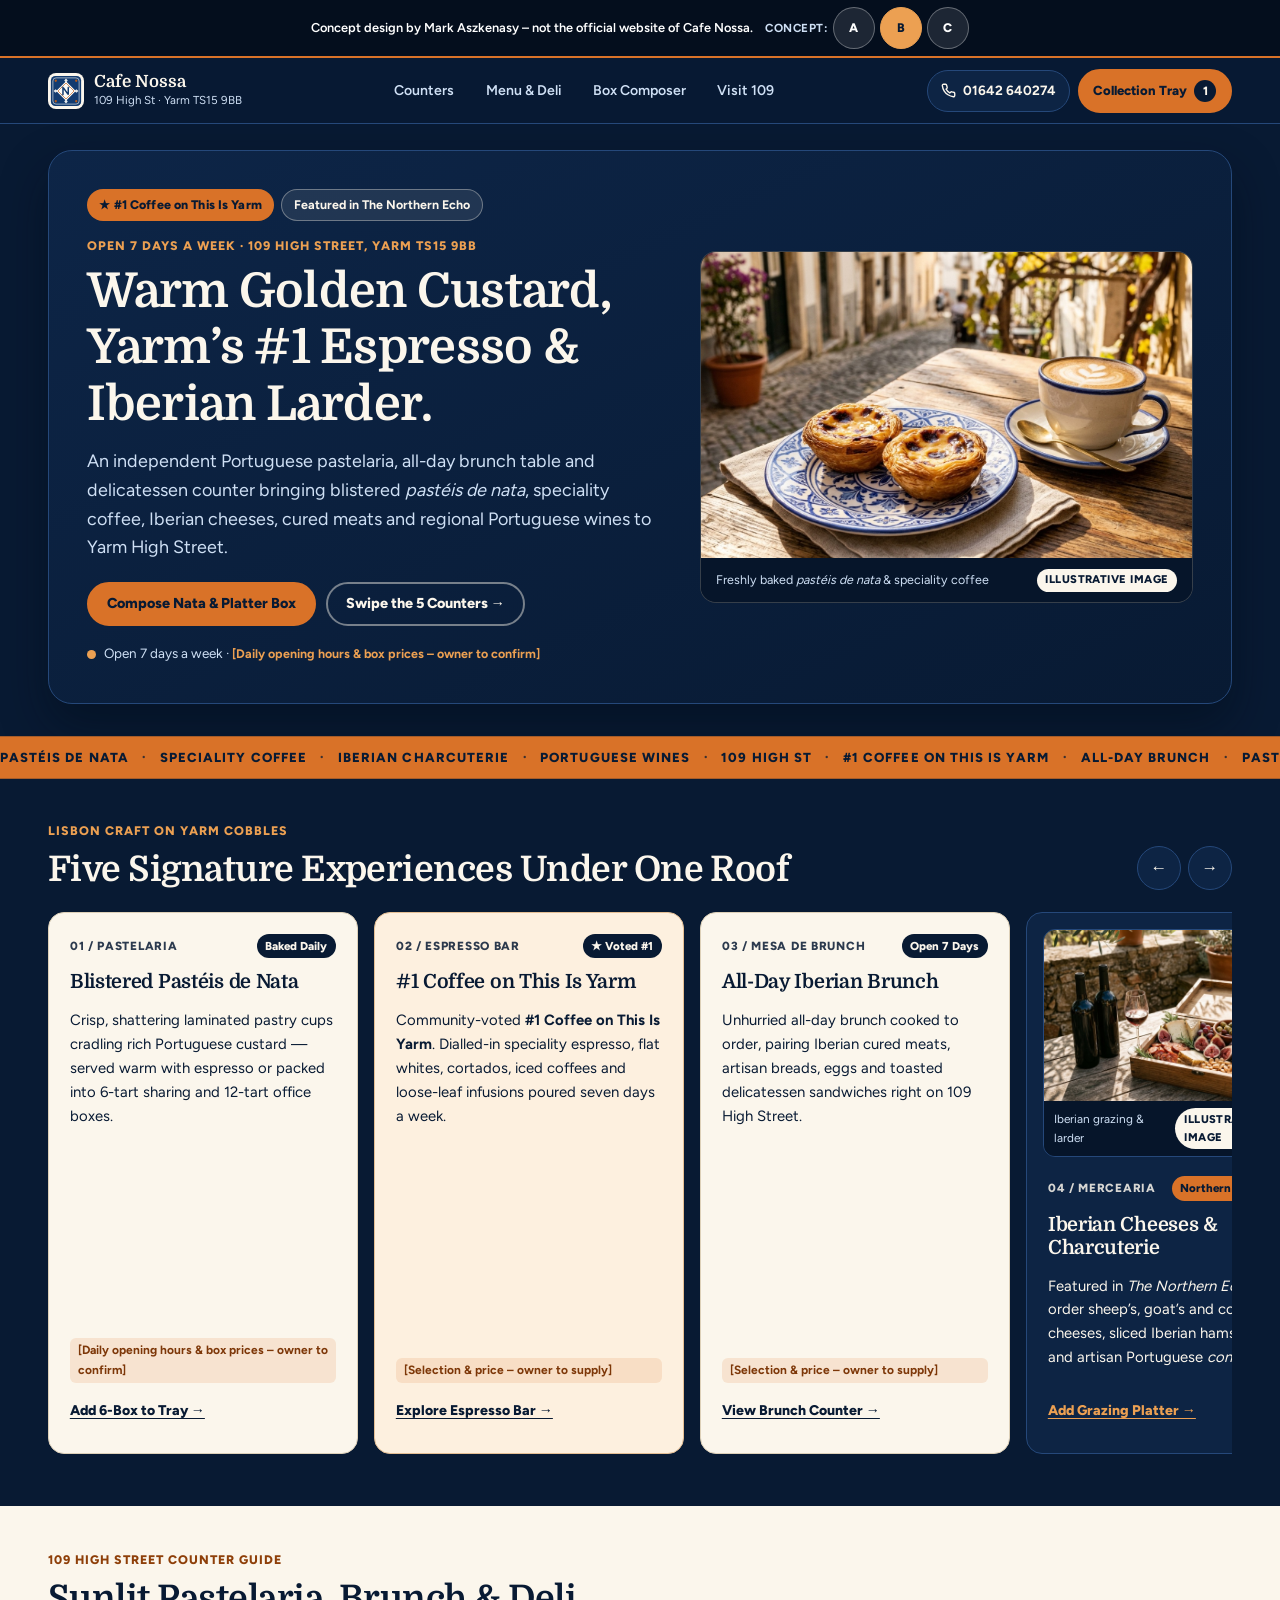
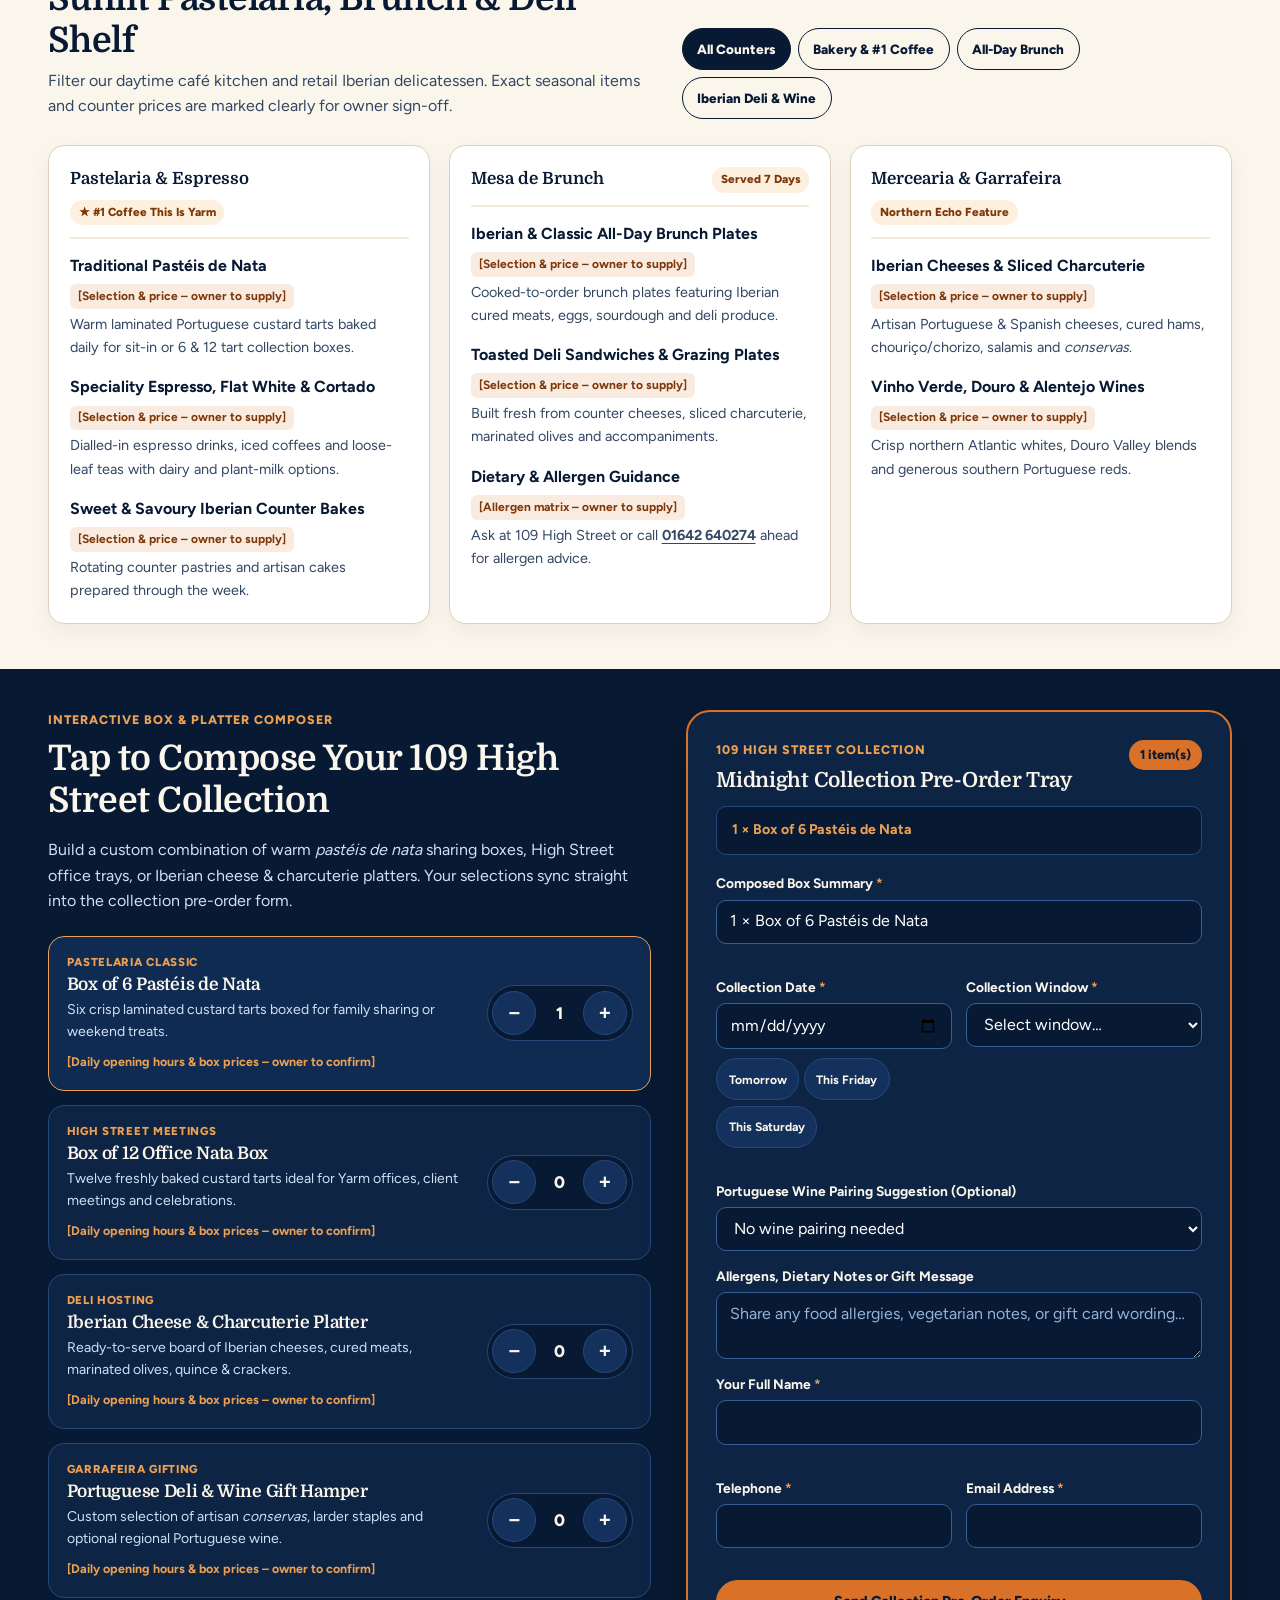
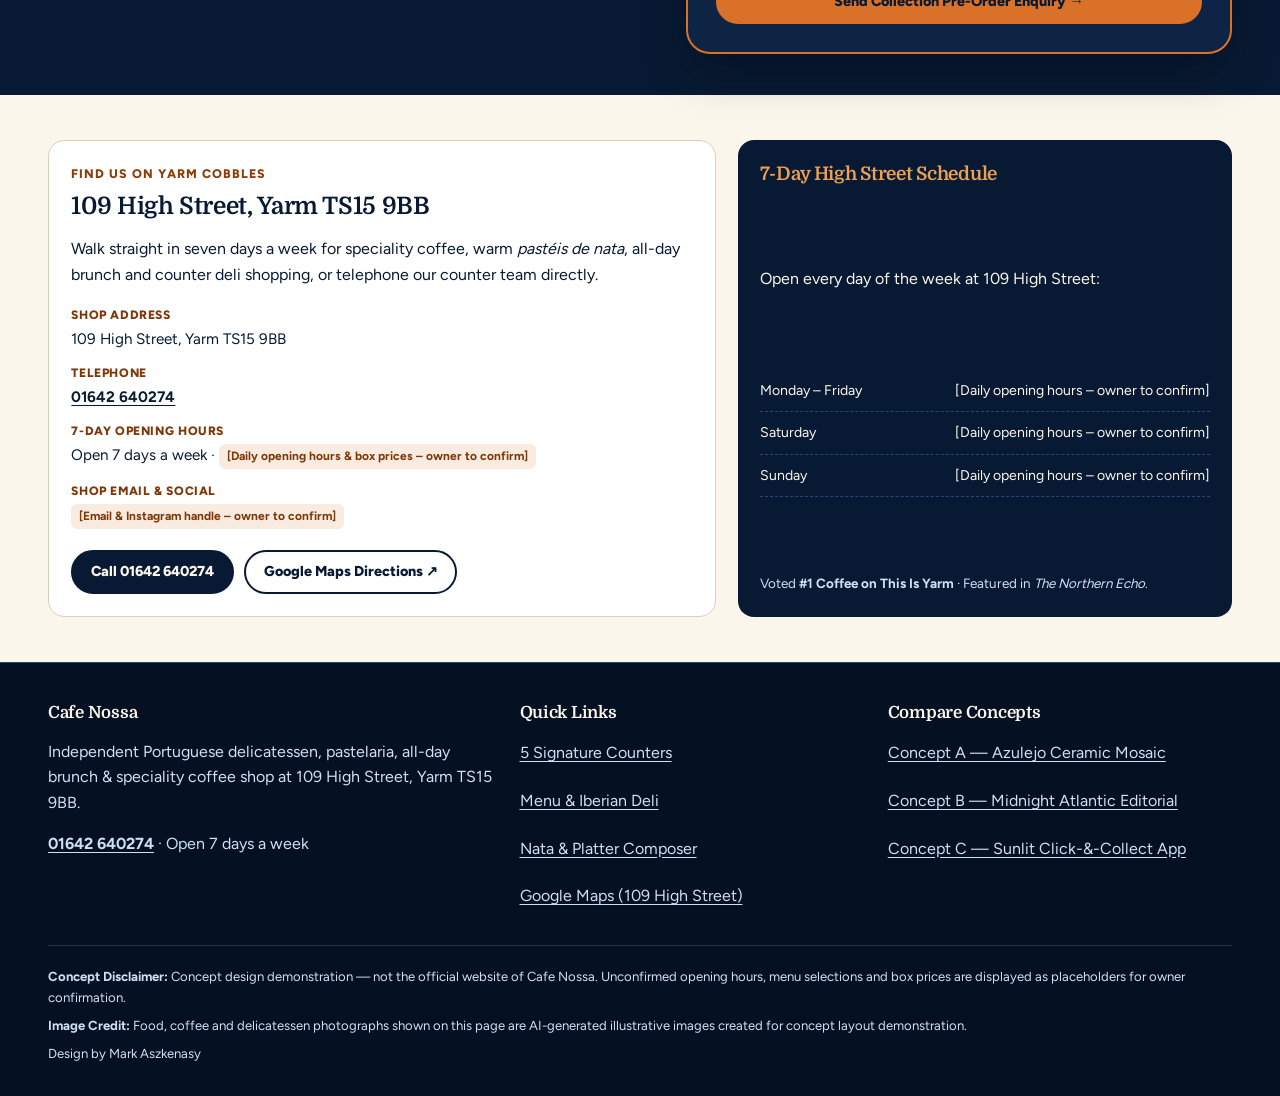
==== b/index.html @ 358c13e9 "Add Set B (kinetic) and Set C (single-page app) mobile-first concept variants with A/B/C switcher" ====
<!DOCTYPE html>
<html lang="en-GB">
<head>
  <meta charset="utf-8">
  <meta name="viewport" content="width=device-width, initial-scale=1, viewport-fit=cover">
  <meta name="robots" content="noindex, nofollow">
  <meta name="theme-color" content="#081A33">
  <title>Cafe Nossa | Concept B — Midnight Atlantic Pastelaria &amp; Iberian Deli, Yarm</title>
  <meta name="description" content="Concept B editorial website for Cafe Nossa at 109 High Street, Yarm TS15 9BB — voted #1 Coffee on This Is Yarm, freshly baked pastéis de nata, all-day brunch, Iberian cheeses, cured meats and Portuguese wines.">
  <link rel="icon" type="image/svg+xml" href="../favicon.svg">
  <link rel="stylesheet" href="css/styles.css">
</head>
<body>
  <a class="skip-link" href="#main-content">Skip to main content</a>

  <!-- Persistent Top Concept Banner + Concept A / B / C Switcher -->
  <div class="concept-banner" role="region" aria-label="Concept demonstration notice">
    <div class="concept-banner-inner">
      <p>Concept design by Mark Aszkenasy – not the official website of Cafe Nossa.</p>
      <nav class="concept-switcher" aria-label="Switch concept design">
        <span class="concept-switcher-label">Concept:</span>
        <a class="concept-pill" href="../index.html">A</a>
        <a class="concept-pill is-active" href="index.html" aria-current="page">B</a>
        <a class="concept-pill" href="../c/index.html">C</a>
      </nav>
    </div>
  </div>

  <!-- Midnight Atlantic Editorial Masthead -->
  <header class="editorial-header">
    <div class="container header-row">
      <a class="brand-lockup" href="#top" aria-label="Cafe Nossa — 109 High Street, Yarm">
        <img class="brand-emblem" src="../images/logo-mark.svg" width="38" height="38" alt="Cafe Nossa ceramic tile emblem">
        <span class="brand-copy">
          <span class="brand-title">Cafe Nossa</span>
          <span class="brand-meta">109 High St · Yarm TS15 9BB</span>
        </span>
      </a>

      <nav class="header-nav" aria-label="Section navigation">
        <a class="header-link" href="#showcase">Counters</a>
        <a class="header-link" href="#menu-ledger">Menu &amp; Deli</a>
        <a class="header-link" href="#composer">Box Composer</a>
        <a class="header-link" href="#visit">Visit 109</a>
      </nav>

      <div class="header-actions">
        <a class="phone-pill" href="tel:01642640274" aria-label="Call Cafe Nossa on 01642 640274">
          <svg width="15" height="15" viewBox="0 0 24 24" fill="none" stroke="currentColor" stroke-width="2.2" aria-hidden="true">
            <path d="M22 16.92v3a2 2 0 0 1-2.18 2 19.79 19.79 0 0 1-8.63-3.07 19.5 19.5 0 0 1-6-6 19.79 19.79 0 0 1-3.07-8.67A2 2 0 0 1 4.11 2h3a2 2 0 0 1 2 1.72c.12.96.36 1.9.7 2.81a2 2 0 0 1-.45 2.11L8.09 9.91a16 16 0 0 0 6 6l1.27-1.27a2 2 0 0 1 2.11-.45c.91.34 1.85.58 2.81.7A2 2 0 0 1 22 16.92z"/>
          </svg>
          <span>01642 640274</span>
        </a>
        <button type="button" class="btn btn-ochre header-drawer-trigger" data-open-drawer>
          <span>Collection Tray</span>
          <span class="tray-count-badge" data-total-count>1</span>
        </button>
      </div>
    </div>
  </header>

  <main id="main-content">
    <!-- Full-Bleed Rounded Hero Frame -->
    <section class="hero-stage" id="top" aria-labelledby="hero-heading">
      <div class="container">
        <div class="hero-frame">
          <div class="hero-editorial-col">
            <div class="accolade-strip">
              <span class="badge-ochre">★ #1 Coffee on This Is Yarm</span>
              <span class="badge-cream-outline">Featured in The Northern Echo</span>
            </div>

            <p class="eyebrow-kicker">Open 7 Days a Week · 109 High Street, Yarm TS15 9BB</p>
            <h1 id="hero-heading">Warm Golden Custard, Yarm’s #1 Espresso &amp; Iberian Larder.</h1>
            <p class="hero-lead">
              An independent Portuguese pastelaria, all-day brunch table and delicatessen counter bringing blistered <em>pastéis de nata</em>, speciality coffee, Iberian cheeses, cured meats and regional Portuguese wines to Yarm High Street.
            </p>

            <div class="hero-cta-cluster">
              <a class="btn btn-ochre" href="#composer">Compose Nata &amp; Platter Box</a>
              <a class="btn btn-cream-ghost" href="#showcase">Swipe the 5 Counters →</a>
            </div>

            <div class="hero-hours-note">
              <span class="dot-amber" aria-hidden="true"></span>
              <span>Open 7 days a week · <span class="ph-inline">[Daily opening hours &amp; box prices – owner to confirm]</span></span>
            </div>
          </div>

          <figure class="hero-visual-card">
            <img
              src="../images/hero.jpg"
              width="1440"
              height="803"
              alt="Freshly baked golden pastéis de nata on a Portuguese blue-and-white ceramic plate next to speciality flat white coffee"
            >
            <figcaption class="visual-caption-bar">
              <span>Freshly baked <em>pastéis de nata</em> &amp; speciality coffee</span>
              <span class="illustrative-badge">Illustrative image</span>
            </figcaption>
          </figure>
        </div>
      </div>
    </section>

    <!-- Kinetic Lisbon Ribbon -->
    <div class="kinetic-ribbon" aria-label="Cafe Nossa highlights">
      <div class="kinetic-track">
        <div class="kinetic-group">
          <span>PASTÉIS DE NATA</span><span class="sep" aria-hidden="true">·</span>
          <span>SPECIALITY COFFEE</span><span class="sep" aria-hidden="true">·</span>
          <span>IBERIAN CHARCUTERIE</span><span class="sep" aria-hidden="true">·</span>
          <span>PORTUGUESE WINES</span><span class="sep" aria-hidden="true">·</span>
          <span>109 HIGH ST</span><span class="sep" aria-hidden="true">·</span>
          <span>#1 COFFEE ON THIS IS YARM</span><span class="sep" aria-hidden="true">·</span>
          <span>ALL-DAY BRUNCH</span><span class="sep" aria-hidden="true">·</span>
        </div>
        <div class="kinetic-group" aria-hidden="true">
          <span>PASTÉIS DE NATA</span><span class="sep">·</span>
          <span>SPECIALITY COFFEE</span><span class="sep">·</span>
          <span>IBERIAN CHARCUTERIE</span><span class="sep">·</span>
          <span>PORTUGUESE WINES</span><span class="sep">·</span>
          <span>109 HIGH ST</span><span class="sep">·</span>
          <span>#1 COFFEE ON THIS IS YARM</span><span class="sep">·</span>
          <span>ALL-DAY BRUNCH</span><span class="sep">·</span>
        </div>
      </div>
    </div>

    <!-- Horizontal Touch-Snap Showcase Cards -->
    <section class="section-cobalt" id="showcase" aria-labelledby="showcase-heading">
      <div class="container">
        <div class="section-head-split">
          <div>
            <span class="eyebrow-kicker">Lisbon Craft on Yarm Cobbles</span>
            <h2 id="showcase-heading">Five Signature Experiences Under One Roof</h2>
          </div>
          <div class="snap-controls" aria-label="Scroll showcase cards">
            <button type="button" class="snap-arrow" data-snap-dir="-1" aria-label="Previous showcase card">←</button>
            <button type="button" class="snap-arrow" data-snap-dir="1" aria-label="Next showcase card">→</button>
          </div>
        </div>

        <div class="snap-rail" id="showcase-rail" tabindex="0" role="region" aria-label="Swipeable counter showcase cards">
          <!-- Card 01 -->
          <article class="snap-card card-cream">
            <div class="snap-card-top">
              <span class="card-index">01 / PASTELARIA</span>
              <span class="card-pill-tag">Baked Daily</span>
            </div>
            <h3>Blistered Pastéis de Nata</h3>
            <p>
              Crisp, shattering laminated pastry cups cradling rich Portuguese custard — served warm with espresso or packed into 6-tart sharing and 12-tart office boxes.
            </p>
            <div class="card-footer-meta">
              <span class="ph-tag-light">[Daily opening hours &amp; box prices – owner to confirm]</span>
              <a class="card-action-link" href="#composer" data-quick-add="nata6">Add 6-Box to Tray →</a>
            </div>
          </article>

          <!-- Card 02 -->
          <article class="snap-card card-ochre-tint">
            <div class="snap-card-top">
              <span class="card-index">02 / ESPRESSO BAR</span>
              <span class="card-pill-tag">★ Voted #1</span>
            </div>
            <h3>#1 Coffee on This Is Yarm</h3>
            <p>
              Community-voted <strong>#1 Coffee on This Is Yarm</strong>. Dialled-in speciality espresso, flat whites, cortados, iced coffees and loose-leaf infusions poured seven days a week.
            </p>
            <div class="card-footer-meta">
              <span class="ph-tag-light">[Selection &amp; price – owner to supply]</span>
              <a class="card-action-link" href="#menu-ledger">Explore Espresso Bar →</a>
            </div>
          </article>

          <!-- Card 03 -->
          <article class="snap-card card-cream">
            <div class="snap-card-top">
              <span class="card-index">03 / MESA DE BRUNCH</span>
              <span class="card-pill-tag">Open 7 Days</span>
            </div>
            <h3>All-Day Iberian Brunch</h3>
            <p>
              Unhurried all-day brunch cooked to order, pairing Iberian cured meats, artisan breads, eggs and toasted delicatessen sandwiches right on 109 High Street.
            </p>
            <div class="card-footer-meta">
              <span class="ph-tag-light">[Selection &amp; price – owner to supply]</span>
              <a class="card-action-link" href="#menu-ledger">View Brunch Counter →</a>
            </div>
          </article>

          <!-- Card 04 (with feature.jpg illustrative image) -->
          <article class="snap-card card-midnight">
            <figure class="snap-card-photo">
              <img
                src="../images/feature.jpg"
                width="1200"
                height="896"
                alt="Iberian grazing platter of artisan cheeses, cured meats, olives and figs beside regional Portuguese wine"
                loading="lazy"
              >
              <figcaption>
                <span>Iberian grazing &amp; larder</span>
                <span class="illustrative-badge">Illustrative image</span>
              </figcaption>
            </figure>
            <div class="snap-card-top">
              <span class="card-index">04 / MERCEARIA</span>
              <span class="card-pill-tag dark">Northern Echo Feature</span>
            </div>
            <h3>Iberian Cheeses &amp; Charcuterie</h3>
            <p>
              Featured in <em>The Northern Echo</em>: cut-to-order sheep’s, goat’s and cow’s milk cheeses, sliced Iberian hams, chouriço and artisan Portuguese <em>conservas</em>.
            </p>
            <div class="card-footer-meta">
              <a class="card-action-link light" href="#composer" data-quick-add="platter">Add Grazing Platter →</a>
            </div>
          </article>

          <!-- Card 05 -->
          <article class="snap-card card-cream">
            <div class="snap-card-top">
              <span class="card-index">05 / GARRAFEIRA</span>
              <span class="card-pill-tag">Take-Home &amp; Gifts</span>
            </div>
            <h3>Regional Portuguese Wines</h3>
            <p>
              Curated shelves spanning crisp Atlantic Vinho Verde, structured Douro Valley reds and sun-ripened Alentejo bottles for weekend tables and custom hampers.
            </p>
            <div class="card-footer-meta">
              <span class="ph-tag-light">[Selection &amp; price – owner to supply]</span>
              <a class="card-action-link" href="#composer" data-quick-add="hamper">Add Gift Hamper →</a>
            </div>
          </article>
        </div>
      </div>
    </section>

    <!-- Sunlit Cream Editorial Menu & Deli Band -->
    <section class="section-cream" id="menu-ledger" aria-labelledby="ledger-heading">
      <div class="container">
        <div class="ledger-header">
          <div>
            <span class="eyebrow-dark">109 High Street Counter Guide</span>
            <h2 id="ledger-heading">Sunlit Pastelaria, Brunch &amp; Deli Shelf</h2>
            <p class="ledger-sub">
              Filter our daytime café kitchen and retail Iberian delicatessen. Exact seasonal items and counter prices are marked clearly for owner sign-off.
            </p>
          </div>

          <div class="ledger-filters" role="group" aria-label="Filter menu categories">
            <button type="button" class="filter-chip is-active" data-filter="all" aria-pressed="true">All Counters</button>
            <button type="button" class="filter-chip" data-filter="bakery" aria-pressed="false">Bakery &amp; #1 Coffee</button>
            <button type="button" class="filter-chip" data-filter="brunch" aria-pressed="false">All-Day Brunch</button>
            <button type="button" class="filter-chip" data-filter="deli" aria-pressed="false">Iberian Deli &amp; Wine</button>
          </div>
        </div>

        <div class="ledger-grid">
          <article class="ledger-card" data-category="bakery">
            <div class="ledger-card-head">
              <span class="ledger-kicker">Pastelaria &amp; Espresso</span>
              <span class="ledger-badge">★ #1 Coffee This Is Yarm</span>
            </div>
            <ul class="editorial-list">
              <li>
                <div class="row-title">
                  <strong>Traditional Pastéis de Nata</strong>
                  <span class="ph-tag-light">[Selection &amp; price – owner to supply]</span>
                </div>
                <p>Warm laminated Portuguese custard tarts baked daily for sit-in or 6 &amp; 12 tart collection boxes.</p>
              </li>
              <li>
                <div class="row-title">
                  <strong>Speciality Espresso, Flat White &amp; Cortado</strong>
                  <span class="ph-tag-light">[Selection &amp; price – owner to supply]</span>
                </div>
                <p>Dialled-in espresso drinks, iced coffees and loose-leaf teas with dairy and plant-milk options.</p>
              </li>
              <li>
                <div class="row-title">
                  <strong>Sweet &amp; Savoury Iberian Counter Bakes</strong>
                  <span class="ph-tag-light">[Selection &amp; price – owner to supply]</span>
                </div>
                <p>Rotating counter pastries and artisan cakes prepared through the week.</p>
              </li>
            </ul>
          </article>

          <article class="ledger-card" data-category="brunch">
            <div class="ledger-card-head">
              <span class="ledger-kicker">Mesa de Brunch</span>
              <span class="ledger-badge">Served 7 Days</span>
            </div>
            <ul class="editorial-list">
              <li>
                <div class="row-title">
                  <strong>Iberian &amp; Classic All-Day Brunch Plates</strong>
                  <span class="ph-tag-light">[Selection &amp; price – owner to supply]</span>
                </div>
                <p>Cooked-to-order brunch plates featuring Iberian cured meats, eggs, sourdough and deli produce.</p>
              </li>
              <li>
                <div class="row-title">
                  <strong>Toasted Deli Sandwiches &amp; Grazing Plates</strong>
                  <span class="ph-tag-light">[Selection &amp; price – owner to supply]</span>
                </div>
                <p>Built fresh from counter cheeses, sliced charcuterie, marinated olives and accompaniments.</p>
              </li>
              <li>
                <div class="row-title">
                  <strong>Dietary &amp; Allergen Guidance</strong>
                  <span class="ph-tag-light">[Allergen matrix – owner to supply]</span>
                </div>
                <p>Ask at 109 High Street or call <a href="tel:01642640274"><strong>01642 640274</strong></a> ahead for allergen advice.</p>
              </li>
            </ul>
          </article>

          <article class="ledger-card" data-category="deli">
            <div class="ledger-card-head">
              <span class="ledger-kicker">Mercearia &amp; Garrafeira</span>
              <span class="ledger-badge">Northern Echo Feature</span>
            </div>
            <ul class="editorial-list">
              <li>
                <div class="row-title">
                  <strong>Iberian Cheeses &amp; Sliced Charcuterie</strong>
                  <span class="ph-tag-light">[Selection &amp; price – owner to supply]</span>
                </div>
                <p>Artisan Portuguese &amp; Spanish cheeses, cured hams, chouriço/chorizo, salamis and <em>conservas</em>.</p>
              </li>
              <li>
                <div class="row-title">
                  <strong>Vinho Verde, Douro &amp; Alentejo Wines</strong>
                  <span class="ph-tag-light">[Selection &amp; price – owner to supply]</span>
                </div>
                <p>Crisp northern Atlantic whites, Douro Valley blends and generous southern Portuguese reds.</p>
              </li>
            </ul>
          </article>
        </div>
      </div>
    </section>

    <!-- Interactive Tap-Counter Nata Box & Grazing Platter Composer + Midnight-Cobalt Pre-Order Form -->
    <section class="section-cobalt composer-section" id="composer" aria-labelledby="composer-heading">
      <div class="container">
        <div class="composer-layout">
          <!-- Left: Interactive Tap-Counter Composer -->
          <div class="composer-stage">
            <span class="eyebrow-kicker">Interactive Box &amp; Platter Composer</span>
            <h2 id="composer-heading">Tap to Compose Your 109 High Street Collection</h2>
            <p class="composer-lead">
              Build a custom combination of warm <em>pastéis de nata</em> sharing boxes, High Street office trays, or Iberian cheese &amp; charcuterie platters. Your selections sync straight into the collection pre-order form.
            </p>

            <div class="tap-composer-list" role="group" aria-label="Tap counters to compose your pre-order">
              <!-- Item 1 -->
              <div class="composer-item" data-item-row="nata6">
                <div class="composer-item-info">
                  <span class="item-kicker">Pastelaria Classic</span>
                  <h3>Box of 6 Pastéis de Nata</h3>
                  <p>Six crisp laminated custard tarts boxed for family sharing or weekend treats.</p>
                  <span class="ph-inline">[Daily opening hours &amp; box prices – owner to confirm]</span>
                </div>
                <div class="tap-counter" aria-label="Box of 6 Pastéis de Nata quantity">
                  <button type="button" class="counter-btn" data-step-item="nata6" data-delta="-1" aria-label="Remove one Box of 6 Pastéis de Nata">−</button>
                  <output class="counter-val" id="qty-nata6" data-item-output="nata6">1</output>
                  <button type="button" class="counter-btn" data-step-item="nata6" data-delta="1" aria-label="Add one Box of 6 Pastéis de Nata">+</button>
                </div>
              </div>

              <!-- Item 2 -->
              <div class="composer-item" data-item-row="nata12">
                <div class="composer-item-info">
                  <span class="item-kicker">High Street Meetings</span>
                  <h3>Box of 12 Office Nata Box</h3>
                  <p>Twelve freshly baked custard tarts ideal for Yarm offices, client meetings and celebrations.</p>
                  <span class="ph-inline">[Daily opening hours &amp; box prices – owner to confirm]</span>
                </div>
                <div class="tap-counter" aria-label="Box of 12 Office Nata quantity">
                  <button type="button" class="counter-btn" data-step-item="nata12" data-delta="-1" aria-label="Remove one Box of 12 Office Nata">−</button>
                  <output class="counter-val" id="qty-nata12" data-item-output="nata12">0</output>
                  <button type="button" class="counter-btn" data-step-item="nata12" data-delta="1" aria-label="Add one Box of 12 Office Nata">+</button>
                </div>
              </div>

              <!-- Item 3 -->
              <div class="composer-item" data-item-row="platter">
                <div class="composer-item-info">
                  <span class="item-kicker">Deli Hosting</span>
                  <h3>Iberian Cheese &amp; Charcuterie Platter</h3>
                  <p>Ready-to-serve board of Iberian cheeses, cured meats, marinated olives, quince &amp; crackers.</p>
                  <span class="ph-inline">[Daily opening hours &amp; box prices – owner to confirm]</span>
                </div>
                <div class="tap-counter" aria-label="Iberian Grazing Platter quantity">
                  <button type="button" class="counter-btn" data-step-item="platter" data-delta="-1" aria-label="Remove one Iberian Grazing Platter">−</button>
                  <output class="counter-val" id="qty-platter" data-item-output="platter">0</output>
                  <button type="button" class="counter-btn" data-step-item="platter" data-delta="1" aria-label="Add one Iberian Grazing Platter">+</button>
                </div>
              </div>

              <!-- Item 4 -->
              <div class="composer-item" data-item-row="hamper">
                <div class="composer-item-info">
                  <span class="item-kicker">Garrafeira Gifting</span>
                  <h3>Portuguese Deli &amp; Wine Gift Hamper</h3>
                  <p>Custom selection of artisan <em>conservas</em>, larder staples and optional regional Portuguese wine.</p>
                  <span class="ph-inline">[Daily opening hours &amp; box prices – owner to confirm]</span>
                </div>
                <div class="tap-counter" aria-label="Portuguese Gift Hamper quantity">
                  <button type="button" class="counter-btn" data-step-item="hamper" data-delta="-1" aria-label="Remove one Portuguese Gift Hamper">−</button>
                  <output class="counter-val" id="qty-hamper" data-item-output="hamper">0</output>
                  <button type="button" class="counter-btn" data-step-item="hamper" data-delta="1" aria-label="Add one Portuguese Gift Hamper">+</button>
                </div>
              </div>
            </div>
          </div>

          <!-- Right: Midnight-Cobalt Collection Pre-Order Drawer / Form -->
          <div class="midnight-drawer-panel" id="preorder-drawer" aria-labelledby="drawer-heading">
            <div class="drawer-header">
              <div>
                <span class="eyebrow-kicker">109 High Street Collection</span>
                <h3 id="drawer-heading">Midnight Collection Pre-Order Tray</h3>
              </div>
              <span class="tray-pill-summary"><span data-total-count>1</span> item(s)</span>
            </div>

            <div class="live-tray-readout" id="tray-breakdown" aria-live="polite">
              1 × Box of 6 Pastéis de Nata
            </div>

            <form id="b-preorder-form" class="midnight-form" novalidate>
              <div class="form-field">
                <label for="b-composed-summary">Composed Box Summary <span class="req" aria-hidden="true">*</span></label>
                <input
                  type="text"
                  id="b-composed-summary"
                  name="composed_summary"
                  value="1 × Box of 6 Pastéis de Nata"
                  required
                >
                <span class="field-error" id="b-composed-summary-error" aria-live="polite"></span>
              </div>

              <div class="form-grid-2">
                <div class="form-field">
                  <label for="b-collection-date">Collection Date <span class="req" aria-hidden="true">*</span></label>
                  <input type="date" id="b-collection-date" name="collection_date" required>
                  <div class="date-chip-row" data-date-chips-for="b-collection-date" aria-label="Quick collection date shortcuts"></div>
                  <span class="field-error" id="b-collection-date-error" aria-live="polite"></span>
                </div>

                <div class="form-field">
                  <label for="b-collection-window">Collection Window <span class="req" aria-hidden="true">*</span></label>
                  <select id="b-collection-window" name="collection_window" required>
                    <option value="">Select window…</option>
                    <option value="Morning Collection">Morning [Hours – owner to confirm]</option>
                    <option value="Midday Collection">Midday [Hours – owner to confirm]</option>
                    <option value="Afternoon Collection">Afternoon [Hours – owner to confirm]</option>
                  </select>
                  <span class="field-error" id="b-collection-window-error" aria-live="polite"></span>
                </div>
              </div>

              <div class="form-field">
                <label for="b-wine-pairing">Portuguese Wine Pairing Suggestion (Optional)</label>
                <select id="b-wine-pairing" name="wine_pairing">
                  <option value="None">No wine pairing needed</option>
                  <option value="Vinho Verde">Suggest a crisp Vinho Verde / Atlantic White</option>
                  <option value="Douro Red">Suggest a Douro Valley Red</option>
                  <option value="Alentejo Red">Suggest an Alentejo Red or Gifting Pair</option>
                </select>
              </div>

              <div class="form-field">
                <label for="b-notes">Allergens, Dietary Notes or Gift Message</label>
                <textarea
                  id="b-notes"
                  name="notes"
                  rows="2"
                  placeholder="Share any food allergies, vegetarian notes, or gift card wording…"
                ></textarea>
              </div>

              <div class="form-field">
                <label for="b-name">Your Full Name <span class="req" aria-hidden="true">*</span></label>
                <input type="text" id="b-name" name="customer_name" autocomplete="name" required>
                <span class="field-error" id="b-name-error" aria-live="polite"></span>
              </div>

              <div class="form-grid-2">
                <div class="form-field">
                  <label for="b-phone">Telephone <span class="req" aria-hidden="true">*</span></label>
                  <input type="tel" id="b-phone" name="customer_phone" autocomplete="tel" required>
                  <span class="field-error" id="b-phone-error" aria-live="polite"></span>
                </div>

                <div class="form-field">
                  <label for="b-email">Email Address <span class="req" aria-hidden="true">*</span></label>
                  <input type="email" id="b-email" name="customer_email" autocomplete="email" required>
                  <span class="field-error" id="b-email-error" aria-live="polite"></span>
                </div>
              </div>

              <button type="submit" class="btn btn-ochre btn-block">
                Send Collection Pre-Order Enquiry →
              </button>

              <div id="b-form-feedback" class="form-feedback" role="status" aria-live="polite" hidden></div>
            </form>
          </div>
        </div>
      </div>
    </section>

    <!-- Visit 109 High Street & 7-Day Shopfront Details -->
    <section class="section-cream" id="visit" aria-labelledby="visit-heading">
      <div class="container">
        <div class="visit-grid">
          <div class="visit-card-cream">
            <span class="eyebrow-dark">Find Us on Yarm Cobbles</span>
            <h2 id="visit-heading">109 High Street, Yarm TS15 9BB</h2>
            <p>
              Walk straight in seven days a week for speciality coffee, warm <em>pastéis de nata</em>, all-day brunch and counter deli shopping, or telephone our counter team directly.
            </p>
            <dl class="visit-dl">
              <div>
                <dt>Shop Address</dt>
                <dd>109 High Street, Yarm TS15 9BB</dd>
              </div>
              <div>
                <dt>Telephone</dt>
                <dd><a href="tel:01642640274"><strong>01642 640274</strong></a></dd>
              </div>
              <div>
                <dt>7-Day Opening Hours</dt>
                <dd>Open 7 days a week · <span class="ph-tag-light">[Daily opening hours &amp; box prices – owner to confirm]</span></dd>
              </div>
              <div>
                <dt>Shop Email &amp; Social</dt>
                <dd><span class="ph-tag-light">[Email &amp; Instagram handle – owner to confirm]</span></dd>
              </div>
            </dl>
            <div class="visit-cta-row">
              <a class="btn btn-cobalt-solid" href="tel:01642640274">Call 01642 640274</a>
              <a
                class="btn btn-cobalt-outline"
                href="https://www.google.com/maps/search/?api=1&amp;query=Cafe+Nossa+109+High+Street+Yarm+TS15+9BB"
                target="_blank"
                rel="noopener noreferrer"
              >Google Maps Directions ↗</a>
            </div>
          </div>

          <div class="visit-hours-board">
            <h3>7-Day High Street Schedule</h3>
            <p>Open every day of the week at 109 High Street:</p>
            <ul class="hours-rows" aria-label="Weekly opening schedule">
              <li><span>Monday – Friday</span><span>[Daily opening hours – owner to confirm]</span></li>
              <li><span>Saturday</span><span>[Daily opening hours – owner to confirm]</span></li>
              <li><span>Sunday</span><span>[Daily opening hours – owner to confirm]</span></li>
            </ul>
            <p class="hours-footnote">
              Voted <strong>#1 Coffee on This Is Yarm</strong> · Featured in <em>The Northern Echo</em>.
            </p>
          </div>
        </div>
      </div>
    </section>
  </main>

  <footer class="editorial-footer">
    <div class="container">
      <div class="footer-columns">
        <div>
          <h3>Cafe Nossa</h3>
          <p>Independent Portuguese delicatessen, pastelaria, all-day brunch &amp; speciality coffee shop at 109 High Street, Yarm TS15 9BB.</p>
          <p><a href="tel:01642640274"><strong>01642 640274</strong></a> · Open 7 days a week</p>
        </div>
        <div>
          <h3>Quick Links</h3>
          <ul class="footer-nav-list">
            <li><a href="#showcase">5 Signature Counters</a></li>
            <li><a href="#menu-ledger">Menu &amp; Iberian Deli</a></li>
            <li><a href="#composer">Nata &amp; Platter Composer</a></li>
            <li><a href="https://www.google.com/maps/search/?api=1&amp;query=Cafe+Nossa+109+High+Street+Yarm+TS15+9BB" target="_blank" rel="noopener noreferrer">Google Maps (109 High Street)</a></li>
          </ul>
        </div>
        <div>
          <h3>Compare Concepts</h3>
          <ul class="footer-nav-list">
            <li><a href="../index.html">Concept A — Azulejo Ceramic Mosaic</a></li>
            <li><a href="index.html" aria-current="page">Concept B — Midnight Atlantic Editorial</a></li>
            <li><a href="../c/index.html">Concept C — Sunlit Click-&amp;-Collect App</a></li>
          </ul>
        </div>
      </div>

      <div class="footer-legal">
        <p><strong>Concept Disclaimer:</strong> Concept design demonstration — not the official website of Cafe Nossa. Unconfirmed opening hours, menu selections and box prices are displayed as placeholders for owner confirmation.</p>
        <p><strong>Image Credit:</strong> Food, coffee and delicatessen photographs shown on this page are AI-generated illustrative images created for concept layout demonstration.</p>
        <p>Design by Mark Aszkenasy</p>
      </div>
    </div>
  </footer>

  <!-- Floating Midnight & Ochre Pill Dock (Mobile & Tablet) -->
  <div class="floating-pill-dock" role="region" aria-label="Quick mobile actions">
    <a class="dock-btn dock-call" href="tel:01642640274">Call 01642 640274</a>
    <a class="dock-btn dock-order" href="#preorder-drawer">
      <span>Pre-Order Tray</span>
      <span class="dock-badge" data-total-count>1</span>
    </a>
  </div>

  <script src="js/app.js"></script>
</body>
</html>
---- b/css/styles.css ----
/* ==========================================================================
   Cafe Nossa — Concept B: Midnight Atlantic Cobalt & Golden Custard Editorial
   Self-hosted WOFF2 fonts · Mobile-First 344px–1440px · WCAG AA+ Compliant
   ========================================================================== */

@font-face {
  font-family: 'Domine';
  src: url('../../fonts/domine-latin.woff2') format('woff2');
  font-weight: 400 700;
  font-style: normal;
  font-display: swap;
}

@font-face {
  font-family: 'Figtree';
  src: url('../../fonts/figtree-latin.woff2') format('woff2');
  font-weight: 300 800;
  font-style: normal;
  font-display: swap;
}

:root {
  --cobalt-abyss: #081A33;
  --cobalt-card: #0D2444;
  --cobalt-elevated: #13315C;
  --cobalt-border: #25487A;
  --cream: #FBF6EC;
  --cream-soft: #F3EAD8;
  --cream-border: #DDD0B8;
  --ochre: #D97228;         /* 5.30:1 contrast with #081A33 dark ink */
  --ochre-bright: #ECA052;  /* 8.9:1 contrast with #081A33 dark ink */
  --ochre-tint: #FDF0DF;
  --text-light: #FBF6EC;
  --text-muted-light: #CFE0F5;
  --text-dark: #081A33;
  --text-muted-dark: #334763;
  --error-light: #FCA5A5;
  --success-bg: #0E3A2F;
  --success-border: #34D399;

  --font-serif: 'Domine', Georgia, 'Times New Roman', serif;
  --font-sans: 'Figtree', -apple-system, BlinkMacSystemFont, 'Segoe UI', sans-serif;
  --radius-lg: 24px;
  --radius-md: 16px;
  --radius-sm: 10px;
  --container-max: 1240px;
}

*,
*::before,
*::after {
  box-sizing: border-box;
}

html {
  scroll-behavior: smooth;
  -webkit-text-size-adjust: 100%;
  overflow-x: clip;
}

body {
  margin: 0;
  font-family: var(--font-sans);
  font-size: 1rem;
  line-height: 1.6;
  background-color: var(--cobalt-abyss);
  color: var(--text-light);
  overflow-x: clip;
  padding-bottom: calc(5.5rem + env(safe-area-inset-bottom, 0px));
}

@media (min-width: 980px) {
  body {
    padding-bottom: 0;
  }
}

img,
svg {
  max-width: 100%;
  height: auto;
  display: block;
}

a {
  color: inherit;
  text-underline-offset: 3px;
}

:focus-visible {
  outline: 3px solid var(--ochre-bright);
  outline-offset: 3px;
}

.skip-link {
  position: absolute;
  left: -9999px;
  top: 0;
  z-index: 500;
  background: var(--ochre-bright);
  color: var(--cobalt-abyss);
  padding: 0.75rem 1.25rem;
  font-weight: 800;
  text-decoration: none;
}

.skip-link:focus {
  left: 0.5rem;
  top: 0.5rem;
  border-radius: 8px;
}

.container {
  width: 100%;
  max-width: var(--container-max);
  margin: 0 auto;
  padding: 0 0.9rem;
}

@media (min-width: 768px) {
  .container {
    padding: 0 1.75rem;
  }
}

h1, h2, h3, h4 {
  font-family: var(--font-serif);
  margin-top: 0;
  line-height: 1.18;
  letter-spacing: -0.015em;
}

/* ==========================================================================
   1. Top Concept Banner & Switcher
   ========================================================================== */
.concept-banner {
  background-color: #040E1D;
  color: #FFFFFF;
  font-size: 0.8rem;
  line-height: 1.4;
  font-weight: 600;
  padding: 0.45rem 0.75rem;
  border-bottom: 2px solid var(--ochre);
}

.concept-banner-inner {
  max-width: var(--container-max);
  margin: 0 auto;
  display: flex;
  flex-wrap: wrap;
  align-items: center;
  justify-content: center;
  gap: 0.35rem 0.75rem;
  text-align: center;
}

.concept-banner p {
  margin: 0;
}

.concept-switcher {
  display: inline-flex;
  align-items: center;
  gap: 0.3rem;
  flex-shrink: 0;
}

.concept-switcher-label {
  font-size: 0.73rem;
  font-weight: 700;
  text-transform: uppercase;
  letter-spacing: 0.04em;
  color: var(--text-muted-light);
}

.concept-pill {
  display: inline-flex;
  align-items: center;
  justify-content: center;
  min-width: 42px;
  min-height: 42px;
  padding: 0 0.6rem;
  border-radius: 999px;
  font-size: 0.78rem;
  font-weight: 800;
  text-decoration: none;
  color: #FFFFFF;
  background: rgba(255, 255, 255, 0.1);
  border: 1px solid rgba(255, 255, 255, 0.32);
  transition: background-color 0.16s ease, color 0.16s ease;
}

.concept-pill:hover {
  background: rgba(255, 255, 255, 0.22);
}

.concept-pill.is-active,
.concept-pill[aria-current="page"] {
  background: var(--ochre-bright);
  color: var(--cobalt-abyss);
  border-color: var(--ochre-bright);
}

/* ==========================================================================
   2. Editorial Masthead
   ========================================================================== */
.editorial-header {
  position: sticky;
  top: 0;
  z-index: 120;
  background-color: rgba(8, 26, 51, 0.96);
  backdrop-filter: blur(10px);
  border-bottom: 1px solid var(--cobalt-border);
}

.header-row {
  display: flex;
  align-items: center;
  justify-content: space-between;
  gap: 0.6rem;
  padding-top: 0.65rem;
  padding-bottom: 0.65rem;
}

.brand-lockup {
  display: inline-flex;
  align-items: center;
  gap: 0.6rem;
  text-decoration: none;
  min-height: 44px;
  min-width: 0;
}

.brand-emblem {
  width: 36px;
  height: 36px;
  flex-shrink: 0;
  border-radius: 8px;
  background: var(--cream);
  padding: 2px;
}

.brand-copy {
  display: flex;
  flex-direction: column;
  min-width: 0;
}

.brand-title {
  font-family: var(--font-serif);
  font-weight: 700;
  font-size: 1.05rem;
  color: var(--cream);
  line-height: 1.15;
}

.brand-meta {
  font-size: 0.72rem;
  color: var(--text-muted-light);
  white-space: nowrap;
  overflow: hidden;
  text-overflow: ellipsis;
}

.header-nav {
  display: none;
  align-items: center;
  gap: 0.35rem;
}

@media (min-width: 920px) {
  .header-nav {
    display: flex;
  }
}

.header-link {
  display: inline-flex;
  align-items: center;
  min-height: 42px;
  padding: 0 0.8rem;
  border-radius: 999px;
  font-size: 0.88rem;
  font-weight: 600;
  text-decoration: none;
  color: var(--text-muted-light);
  transition: background-color 0.16s ease, color 0.16s ease;
}

.header-link:hover {
  background: var(--cobalt-elevated);
  color: var(--cream);
}

.header-actions {
  display: flex;
  align-items: center;
  gap: 0.45rem;
  flex-shrink: 0;
}

.phone-pill {
  display: none;
  align-items: center;
  gap: 0.4rem;
  min-height: 42px;
  padding: 0 0.85rem;
  border-radius: 999px;
  background: var(--cobalt-card);
  border: 1px solid var(--cobalt-border);
  color: var(--cream);
  font-size: 0.84rem;
  font-weight: 700;
  text-decoration: none;
}

@media (min-width: 640px) {
  .phone-pill {
    display: inline-flex;
  }
}

/* Buttons */
.btn {
  display: inline-flex;
  align-items: center;
  justify-content: center;
  gap: 0.45rem;
  min-height: 44px;
  min-width: 44px;
  padding: 0.65rem 1.1rem;
  border-radius: 999px;
  font-family: var(--font-sans);
  font-size: 0.9rem;
  font-weight: 800;
  line-height: 1.2;
  text-decoration: none;
  border: 2px solid transparent;
  cursor: pointer;
  transition: transform 0.14s ease, background-color 0.16s ease, border-color 0.16s ease;
}

.btn:active {
  transform: scale(0.98);
}

.btn-ochre {
  background-color: var(--ochre);
  color: var(--cobalt-abyss);
  border-color: var(--ochre);
}

.btn-ochre:hover {
  background-color: var(--ochre-bright);
  border-color: var(--ochre-bright);
  color: var(--cobalt-abyss);
}

.btn-cream-ghost {
  background-color: transparent;
  color: var(--cream);
  border-color: rgba(251, 246, 236, 0.45);
}

.btn-cream-ghost:hover {
  background-color: rgba(251, 246, 236, 0.12);
  border-color: var(--cream);
}

.btn-cobalt-solid {
  background-color: var(--cobalt-abyss);
  color: var(--cream);
  border-color: var(--cobalt-abyss);
}

.btn-cobalt-solid:hover {
  background-color: var(--cobalt-elevated);
}

.btn-cobalt-outline {
  background-color: transparent;
  color: var(--cobalt-abyss);
  border-color: var(--cobalt-abyss);
}

.btn-cobalt-outline:hover {
  background-color: var(--cobalt-abyss);
  color: var(--cream);
}

.btn-block {
  width: 100%;
}

.header-drawer-trigger {
  padding: 0.5rem 0.85rem;
  font-size: 0.82rem;
}

.tray-count-badge {
  display: inline-flex;
  align-items: center;
  justify-content: center;
  min-width: 22px;
  height: 22px;
  padding: 0 0.35rem;
  border-radius: 999px;
  background: var(--cobalt-abyss);
  color: var(--cream);
  font-size: 0.75rem;
  font-weight: 800;
}

/* ==========================================================================
   3. Full-Bleed Rounded Hero Frame
   ========================================================================== */
.hero-stage {
  padding: 1rem 0 1.4rem;
}

.hero-frame {
  background: linear-gradient(155deg, #0D2547 0%, #081A33 100%);
  border: 1px solid var(--cobalt-border);
  border-radius: var(--radius-lg);
  padding: 1.25rem;
  display: grid;
  gap: 1.35rem;
  box-shadow: 0 22px 48px rgba(3, 10, 22, 0.45);
}

@media (min-width: 920px) {
  .hero-stage {
    padding: 1.6rem 0 2rem;
  }
  .hero-frame {
    grid-template-columns: 1.08fr 0.92fr;
    align-items: center;
    padding: 2.4rem;
    gap: 2.2rem;
  }
}

.accolade-strip {
  display: flex;
  flex-wrap: wrap;
  gap: 0.45rem;
  margin-bottom: 0.9rem;
}

.badge-ochre {
  display: inline-flex;
  align-items: center;
  padding: 0.32rem 0.75rem;
  border-radius: 999px;
  background-color: var(--ochre);
  color: var(--cobalt-abyss);
  font-size: 0.78rem;
  font-weight: 800;
  letter-spacing: 0.01em;
}

.badge-cream-outline {
  display: inline-flex;
  align-items: center;
  padding: 0.32rem 0.75rem;
  border-radius: 999px;
  background-color: rgba(251, 246, 236, 0.09);
  border: 1px solid rgba(251, 246, 236, 0.35);
  color: var(--cream);
  font-size: 0.78rem;
  font-weight: 700;
}

.eyebrow-kicker {
  display: block;
  font-size: 0.78rem;
  font-weight: 800;
  text-transform: uppercase;
  letter-spacing: 0.08em;
  color: var(--ochre-bright);
  margin-bottom: 0.5rem;
}

.eyebrow-dark {
  display: block;
  font-size: 0.78rem;
  font-weight: 800;
  text-transform: uppercase;
  letter-spacing: 0.08em;
  color: #8E3F09;
  margin-bottom: 0.5rem;
}

.hero-editorial-col h1 {
  font-size: clamp(1.75rem, 4vw, 3rem);
  color: var(--cream);
  margin-bottom: 0.85rem;
}

.hero-lead {
  font-size: clamp(0.98rem, 1.4vw, 1.12rem);
  color: var(--text-muted-light);
  margin-top: 0;
  margin-bottom: 1.25rem;
}

.hero-cta-cluster {
  display: flex;
  flex-wrap: wrap;
  gap: 0.65rem;
  margin-bottom: 1.1rem;
}

.hero-hours-note {
  display: flex;
  align-items: flex-start;
  gap: 0.5rem;
  font-size: 0.84rem;
  color: var(--text-muted-light);
}

.dot-amber {
  width: 9px;
  height: 9px;
  margin-top: 0.38rem;
  border-radius: 50%;
  background: var(--ochre-bright);
  flex-shrink: 0;
}

.ph-inline {
  display: inline-block;
  font-size: 0.78rem;
  font-weight: 700;
  color: var(--ochre-bright);
}

.hero-visual-card {
  margin: 0;
  border-radius: var(--radius-md);
  overflow: hidden;
  border: 1px solid rgba(251, 246, 236, 0.2);
  background: #051122;
}

.hero-visual-card img {
  width: 100%;
  aspect-ratio: 16 / 10;
  object-fit: cover;
}

.visual-caption-bar {
  display: flex;
  flex-wrap: wrap;
  align-items: center;
  justify-content: space-between;
  gap: 0.4rem;
  padding: 0.65rem 0.9rem;
  background: #06152A;
  font-size: 0.78rem;
  color: var(--text-muted-light);
}

.illustrative-badge {
  display: inline-block;
  padding: 0.16rem 0.55rem;
  border-radius: 999px;
  background: var(--cream);
  color: var(--cobalt-abyss);
  font-size: 0.7rem;
  font-weight: 800;
  text-transform: uppercase;
  letter-spacing: 0.04em;
}

/* ==========================================================================
   4. Kinetic Lisbon Ribbon
   ========================================================================== */
.kinetic-ribbon {
  background-color: var(--ochre);
  color: var(--cobalt-abyss);
  border-top: 1px solid rgba(8, 26, 51, 0.25);
  border-bottom: 1px solid rgba(8, 26, 51, 0.25);
  overflow: hidden;
  padding: 0.62rem 0;
}

.kinetic-track {
  display: flex;
  width: max-content;
  animation: lisbonRibbon 30s linear infinite;
}

.kinetic-ribbon:hover .kinetic-track {
  animation-play-state: paused;
}

.kinetic-group {
  display: flex;
  align-items: center;
  gap: 0.85rem;
  padding-right: 0.85rem;
  font-size: 0.82rem;
  font-weight: 800;
  letter-spacing: 0.08em;
  white-space: nowrap;
}

.kinetic-group .sep {
  opacity: 0.75;
}

@keyframes lisbonRibbon {
  from {
    transform: translateX(0);
  }
  to {
    transform: translateX(-50%);
  }
}

@media (prefers-reduced-motion: reduce) {
  html {
    scroll-behavior: auto;
  }
  .kinetic-track {
    animation: none;
    width: auto;
    flex-wrap: wrap;
    justify-content: center;
    padding: 0 0.75rem;
  }
  .kinetic-group[aria-hidden="true"] {
    display: none;
  }
  .kinetic-group {
    white-space: normal;
    justify-content: center;
    row-gap: 0.25rem;
  }
}

/* ==========================================================================
   5. Horizontal Touch-Snap Showcase Cards
   ========================================================================== */
.section-cobalt {
  padding: 2.6rem 0;
  background-color: var(--cobalt-abyss);
}

.section-head-split {
  display: flex;
  flex-wrap: wrap;
  align-items: flex-end;
  justify-content: space-between;
  gap: 1rem;
  margin-bottom: 1.35rem;
}

.section-head-split h2 {
  font-size: clamp(1.45rem, 2.8vw, 2.2rem);
  color: var(--cream);
  margin-bottom: 0;
}

.snap-controls {
  display: inline-flex;
  gap: 0.45rem;
}

.snap-arrow {
  width: 44px;
  height: 44px;
  border-radius: 50%;
  border: 1px solid var(--cobalt-border);
  background: var(--cobalt-card);
  color: var(--cream);
  font-size: 1.05rem;
  font-weight: 800;
  cursor: pointer;
}

.snap-arrow:hover {
  background: var(--ochre);
  color: var(--cobalt-abyss);
  border-color: var(--ochre);
}

.snap-rail {
  display: grid;
  grid-auto-flow: column;
  grid-auto-columns: minmax(272px, 84%);
  gap: 1rem;
  overflow-x: auto;
  scroll-snap-type: x mandatory;
  scroll-padding-inline: 0.25rem;
  padding-bottom: 0.65rem;
  -webkit-overflow-scrolling: touch;
  scrollbar-width: thin;
  scrollbar-color: var(--ochre) var(--cobalt-card);
}

@media (min-width: 680px) {
  .snap-rail {
    grid-auto-columns: minmax(300px, 46%);
  }
}

@media (min-width: 1100px) {
  .snap-rail {
    grid-auto-columns: minmax(310px, 31%);
  }
}

.snap-card {
  scroll-snap-align: start;
  border-radius: var(--radius-md);
  padding: 1.3rem;
  display: flex;
  flex-direction: column;
  justify-content: space-between;
  gap: 0.75rem;
}

.card-cream {
  background-color: var(--cream);
  color: var(--text-dark);
  border: 1px solid var(--cream-border);
}

.card-ochre-tint {
  background-color: var(--ochre-tint);
  color: var(--text-dark);
  border: 1px solid #E5BF94;
}

.card-midnight {
  background-color: var(--cobalt-card);
  color: var(--cream);
  border: 1px solid var(--cobalt-border);
}

.snap-card-photo {
  margin: -0.3rem -0.3rem 0.4rem;
  border-radius: 12px;
  overflow: hidden;
  border: 1px solid var(--cobalt-border);
}

.snap-card-photo img {
  width: 100%;
  aspect-ratio: 16 / 10;
  object-fit: cover;
}

.snap-card-photo figcaption {
  display: flex;
  align-items: center;
  justify-content: space-between;
  gap: 0.4rem;
  padding: 0.45rem 0.65rem;
  background: #06152A;
  font-size: 0.74rem;
  color: var(--text-muted-light);
}

.snap-card-top {
  display: flex;
  align-items: center;
  justify-content: space-between;
  gap: 0.5rem;
}

.card-index {
  font-size: 0.74rem;
  font-weight: 800;
  letter-spacing: 0.06em;
  opacity: 0.85;
}

.card-pill-tag {
  font-size: 0.72rem;
  font-weight: 800;
  padding: 0.2rem 0.55rem;
  border-radius: 999px;
  background: var(--cobalt-abyss);
  color: var(--cream);
}

.card-pill-tag.dark {
  background: var(--ochre);
  color: var(--cobalt-abyss);
}

.snap-card h3 {
  font-size: 1.22rem;
  margin-bottom: 0.25rem;
}

.snap-card p {
  margin: 0;
  font-size: 0.93rem;
}

.card-footer-meta {
  display: flex;
  flex-direction: column;
  gap: 0.45rem;
  margin-top: auto;
  padding-top: 0.5rem;
}

.ph-tag-light {
  display: inline-block;
  font-size: 0.75rem;
  font-weight: 700;
  color: #7D3708;
  background: rgba(217, 114, 40, 0.14);
  padding: 0.18rem 0.5rem;
  border-radius: 6px;
}

.card-action-link {
  display: inline-flex;
  align-items: center;
  min-height: 42px;
  font-size: 0.88rem;
  font-weight: 800;
  color: var(--cobalt-abyss);
  text-decoration: underline;
}

.card-action-link.light {
  color: var(--ochre-bright);
}

/* ==========================================================================
   6. Sunlit Cream Editorial Menu & Deli Band
   ========================================================================== */
.section-cream {
  padding: 2.8rem 0;
  background-color: var(--cream);
  color: var(--text-dark);
}

.ledger-header {
  display: flex;
  flex-direction: column;
  gap: 1rem;
  margin-bottom: 1.6rem;
}

@media (min-width: 900px) {
  .ledger-header {
    flex-direction: row;
    align-items: flex-end;
    justify-content: space-between;
  }
}

.ledger-header h2 {
  font-size: clamp(1.5rem, 2.8vw, 2.2rem);
  color: var(--text-dark);
  margin-bottom: 0.4rem;
}

.ledger-sub {
  margin: 0;
  color: var(--text-muted-dark);
  max-width: 60ch;
}

.ledger-filters {
  display: flex;
  flex-wrap: wrap;
  gap: 0.45rem;
}

.filter-chip {
  min-height: 42px;
  padding: 0.45rem 0.9rem;
  border-radius: 999px;
  border: 1.5px solid var(--cobalt-abyss);
  background: transparent;
  color: var(--cobalt-abyss);
  font-family: var(--font-sans);
  font-size: 0.84rem;
  font-weight: 800;
  cursor: pointer;
}

.filter-chip.is-active,
.filter-chip[aria-pressed="true"] {
  background: var(--cobalt-abyss);
  color: var(--cream);
}

.ledger-grid {
  display: grid;
  gap: 1.15rem;
}

@media (min-width: 920px) {
  .ledger-grid {
    grid-template-columns: repeat(3, minmax(0, 1fr));
  }
}

.ledger-card {
  background: #FFFFFF;
  border: 1px solid var(--cream-border);
  border-radius: var(--radius-md);
  padding: 1.3rem;
  box-shadow: 0 8px 22px rgba(8, 26, 51, 0.05);
}

.ledger-card[hidden] {
  display: none !important;
}

.ledger-card-head {
  display: flex;
  flex-wrap: wrap;
  align-items: center;
  justify-content: space-between;
  gap: 0.4rem;
  padding-bottom: 0.75rem;
  margin-bottom: 0.85rem;
  border-bottom: 2px solid var(--cream-soft);
}

.ledger-kicker {
  font-family: var(--font-serif);
  font-weight: 700;
  font-size: 1.05rem;
  color: var(--cobalt-abyss);
}

.ledger-badge {
  font-size: 0.73rem;
  font-weight: 800;
  padding: 0.22rem 0.55rem;
  border-radius: 999px;
  background: var(--ochre-tint);
  color: #7D3708;
}

.editorial-list {
  list-style: none;
  margin: 0;
  padding: 0;
  display: grid;
  gap: 0.95rem;
}

.editorial-list li p {
  margin: 0.25rem 0 0;
  font-size: 0.9rem;
  color: var(--text-muted-dark);
}

.row-title {
  display: flex;
  flex-wrap: wrap;
  align-items: baseline;
  justify-content: space-between;
  gap: 0.35rem;
}

/* ==========================================================================
   7. Interactive Tap-Counter Box Composer + Midnight Pre-Order Form
   ========================================================================== */
.composer-layout {
  display: grid;
  gap: 1.6rem;
}

@media (min-width: 980px) {
  .composer-layout {
    grid-template-columns: 1.05fr 0.95fr;
    align-items: start;
    gap: 2.2rem;
  }
}

.composer-stage h2 {
  font-size: clamp(1.5rem, 2.8vw, 2.2rem);
  color: var(--cream);
  margin-bottom: 0.6rem;
}

.composer-lead {
  color: var(--text-muted-light);
  margin-bottom: 1.35rem;
}

.tap-composer-list {
  display: grid;
  gap: 0.85rem;
}

.composer-item {
  background: var(--cobalt-card);
  border: 1px solid var(--cobalt-border);
  border-radius: var(--radius-md);
  padding: 1rem 1.1rem;
  display: flex;
  flex-wrap: wrap;
  align-items: center;
  justify-content: space-between;
  gap: 0.9rem;
  transition: border-color 0.16s ease, background-color 0.16s ease;
}

.composer-item.has-qty {
  border-color: var(--ochre-bright);
  background: #102B52;
}

.composer-item-info {
  flex: 1 1 210px;
  min-width: 0;
}

.item-kicker {
  display: block;
  font-size: 0.72rem;
  font-weight: 800;
  text-transform: uppercase;
  letter-spacing: 0.06em;
  color: var(--ochre-bright);
  margin-bottom: 0.2rem;
}

.composer-item-info h3 {
  font-size: 1.08rem;
  color: var(--cream);
  margin-bottom: 0.25rem;
}

.composer-item-info p {
  margin: 0 0 0.3rem;
  font-size: 0.88rem;
  color: var(--text-muted-light);
}

.tap-counter {
  display: inline-flex;
  align-items: center;
  gap: 0.45rem;
  background: var(--cobalt-abyss);
  padding: 0.3rem;
  border-radius: 999px;
  border: 1px solid var(--cobalt-border);
}

.counter-btn {
  width: 44px;
  height: 44px;
  border-radius: 50%;
  border: 1px solid var(--cobalt-border);
  background: var(--cobalt-elevated);
  color: var(--cream);
  font-size: 1.25rem;
  font-weight: 800;
  line-height: 1;
  cursor: pointer;
}

.counter-btn:hover {
  background: var(--ochre);
  color: var(--cobalt-abyss);
  border-color: var(--ochre);
}

.counter-val {
  min-width: 32px;
  text-align: center;
  font-weight: 800;
  font-size: 1.05rem;
  color: var(--cream);
}

/* Midnight Pre-Order Form Panel */
.midnight-drawer-panel {
  background: var(--cobalt-card);
  border: 2px solid var(--ochre);
  border-radius: var(--radius-lg);
  padding: 1.3rem;
  box-shadow: 0 18px 40px rgba(3, 10, 22, 0.4);
}

@media (min-width: 768px) {
  .midnight-drawer-panel {
    padding: 1.75rem;
  }
}

.drawer-header {
  display: flex;
  flex-wrap: wrap;
  align-items: flex-start;
  justify-content: space-between;
  gap: 0.6rem;
  margin-bottom: 0.85rem;
}

.drawer-header h3 {
  font-size: 1.3rem;
  color: var(--cream);
  margin: 0;
}

.tray-pill-summary {
  padding: 0.3rem 0.7rem;
  border-radius: 999px;
  background: var(--ochre);
  color: var(--cobalt-abyss);
  font-size: 0.8rem;
  font-weight: 800;
}

.live-tray-readout {
  background: var(--cobalt-abyss);
  border: 1px solid var(--cobalt-border);
  border-radius: var(--radius-sm);
  padding: 0.75rem 0.9rem;
  font-size: 0.88rem;
  font-weight: 700;
  color: var(--ochre-bright);
  margin-bottom: 1.1rem;
}

.midnight-form {
  display: grid;
  gap: 0.9rem;
}

.form-grid-2 {
  display: grid;
  gap: 0.9rem;
}

@media (min-width: 600px) {
  .form-grid-2 {
    grid-template-columns: repeat(2, minmax(0, 1fr));
  }
}

.form-field {
  display: flex;
  flex-direction: column;
  gap: 0.32rem;
  min-width: 0;
}

.form-field label {
  font-size: 0.86rem;
  font-weight: 700;
  color: var(--cream);
}

.req {
  color: var(--ochre-bright);
}

.form-field input,
.form-field select,
.form-field textarea {
  width: 100%;
  min-height: 44px;
  padding: 0.62rem 0.8rem;
  border-radius: var(--radius-sm);
  border: 1.5px solid #385E96;
  background-color: var(--cobalt-abyss);
  color: #FFFFFF;
  font-family: var(--font-sans);
  font-size: 1rem;
  line-height: 1.4;
}

@media (max-width: 900px) {
  .form-field input,
  .form-field select,
  .form-field textarea {
    font-size: 16px;
  }
}

.form-field input::placeholder,
.form-field textarea::placeholder {
  color: #96B2D6;
}

.form-field input[aria-invalid="true"],
.form-field select[aria-invalid="true"] {
  border-color: var(--error-light);
}

.field-error {
  font-size: 0.78rem;
  font-weight: 700;
  color: var(--error-light);
  min-height: 1em;
}

.date-chip-row {
  display: flex;
  flex-wrap: wrap;
  gap: 0.35rem;
  margin-top: 0.25rem;
}

.quick-chip {
  min-height: 42px;
  padding: 0.35rem 0.7rem;
  border-radius: 999px;
  border: 1px solid var(--cobalt-border);
  background: var(--cobalt-elevated);
  color: var(--cream);
  font-family: var(--font-sans);
  font-size: 0.76rem;
  font-weight: 700;
  cursor: pointer;
}

.quick-chip:hover,
.quick-chip.is-selected {
  background: var(--ochre-bright);
  color: var(--cobalt-abyss);
  border-color: var(--ochre-bright);
}

.form-feedback {
  padding: 0.85rem 1rem;
  border-radius: var(--radius-sm);
  font-size: 0.92rem;
  font-weight: 700;
}

.form-feedback.is-success {
  background: var(--success-bg);
  border: 1.5px solid var(--success-border);
  color: #FFFFFF;
}

.form-feedback.is-error {
  background: #3B1219;
  border: 1.5px solid var(--error-light);
  color: #FFFFFF;
}

/* ==========================================================================
   8. Visit 109 High Street & Footer
   ========================================================================== */
.visit-grid {
  display: grid;
  gap: 1.35rem;
}

@media (min-width: 880px) {
  .visit-grid {
    grid-template-columns: 1.15fr 0.85fr;
    align-items: stretch;
  }
}

.visit-card-cream {
  background: #FFFFFF;
  border: 1px solid var(--cream-border);
  border-radius: var(--radius-md);
  padding: 1.4rem;
}

.visit-card-cream h2 {
  color: var(--cobalt-abyss);
  margin-bottom: 0.6rem;
}

.visit-dl {
  display: grid;
  gap: 0.75rem;
  margin: 1.1rem 0 1.3rem;
}

.visit-dl dt {
  font-size: 0.76rem;
  font-weight: 800;
  text-transform: uppercase;
  letter-spacing: 0.05em;
  color: #7D3708;
}

.visit-dl dd {
  margin: 0.15rem 0 0;
  font-size: 0.95rem;
  color: var(--text-dark);
}

.visit-cta-row {
  display: flex;
  flex-wrap: wrap;
  gap: 0.65rem;
}

.visit-hours-board {
  background: var(--cobalt-abyss);
  color: var(--cream);
  border-radius: var(--radius-md);
  padding: 1.4rem;
  display: flex;
  flex-direction: column;
  justify-content: space-between;
}

.visit-hours-board h3 {
  color: var(--ochre-bright);
  margin-bottom: 0.35rem;
}

.hours-rows {
  list-style: none;
  margin: 0.75rem 0 1rem;
  padding: 0;
  display: grid;
  gap: 0.65rem;
}

.hours-rows li {
  display: flex;
  flex-wrap: wrap;
  justify-content: space-between;
  gap: 0.4rem;
  padding-bottom: 0.55rem;
  border-bottom: 1px dashed var(--cobalt-border);
  font-size: 0.88rem;
}

.hours-footnote {
  margin: 0;
  font-size: 0.84rem;
  color: var(--text-muted-light);
}

.editorial-footer {
  background: #051122;
  color: var(--text-muted-light);
  padding: 2.5rem 0 2rem;
  border-top: 1px solid var(--cobalt-border);
}

.footer-columns {
  display: grid;
  gap: 1.5rem;
  margin-bottom: 1.75rem;
}

@media (min-width: 820px) {
  .footer-columns {
    grid-template-columns: 1.3fr 1fr 1fr;
  }
}

.editorial-footer h3 {
  color: var(--cream);
  font-size: 1.05rem;
  margin-bottom: 0.6rem;
}

.footer-nav-list {
  list-style: none;
  margin: 0;
  padding: 0;
  display: grid;
  gap: 0.35rem;
}

.footer-nav-list a {
  display: inline-flex;
  align-items: center;
  min-height: 42px;
  color: var(--text-muted-light);
}

.footer-nav-list a:hover {
  color: var(--ochre-bright);
}

.footer-legal {
  padding-top: 1.25rem;
  border-top: 1px solid rgba(255, 255, 255, 0.12);
  font-size: 0.82rem;
  display: grid;
  gap: 0.45rem;
}

.footer-legal p {
  margin: 0;
}

/* ==========================================================================
   9. Floating Pill Dock (Mobile & Tablet)
   ========================================================================== */
.floating-pill-dock {
  position: fixed;
  left: 0.75rem;
  right: 0.75rem;
  bottom: calc(0.65rem + env(safe-area-inset-bottom, 0px));
  z-index: 160;
  background: rgba(5, 17, 34, 0.96);
  border: 1.5px solid var(--ochre);
  border-radius: 999px;
  padding: 0.38rem;
  display: grid;
  grid-template-columns: 1fr 1fr;
  gap: 0.4rem;
  box-shadow: 0 14px 32px rgba(0, 0, 0, 0.5);
}

@media (min-width: 980px) {
  .floating-pill-dock {
    display: none;
  }
}

.dock-btn {
  display: inline-flex;
  align-items: center;
  justify-content: center;
  gap: 0.4rem;
  min-height: 44px;
  padding: 0 0.65rem;
  border-radius: 999px;
  font-size: 0.82rem;
  font-weight: 800;
  text-decoration: none;
  text-align: center;
  white-space: nowrap;
}

.dock-call {
  background: var(--cobalt-card);
  color: var(--cream);
  border: 1px solid var(--cobalt-border);
}

.dock-order {
  background: var(--ochre);
  color: var(--cobalt-abyss);
}

.dock-badge {
  display: inline-flex;
  align-items: center;
  justify-content: center;
  min-width: 20px;
  height: 20px;
  padding: 0 0.3rem;
  border-radius: 999px;
  background: var(--cobalt-abyss);
  color: var(--cream);
  font-size: 0.72rem;
}
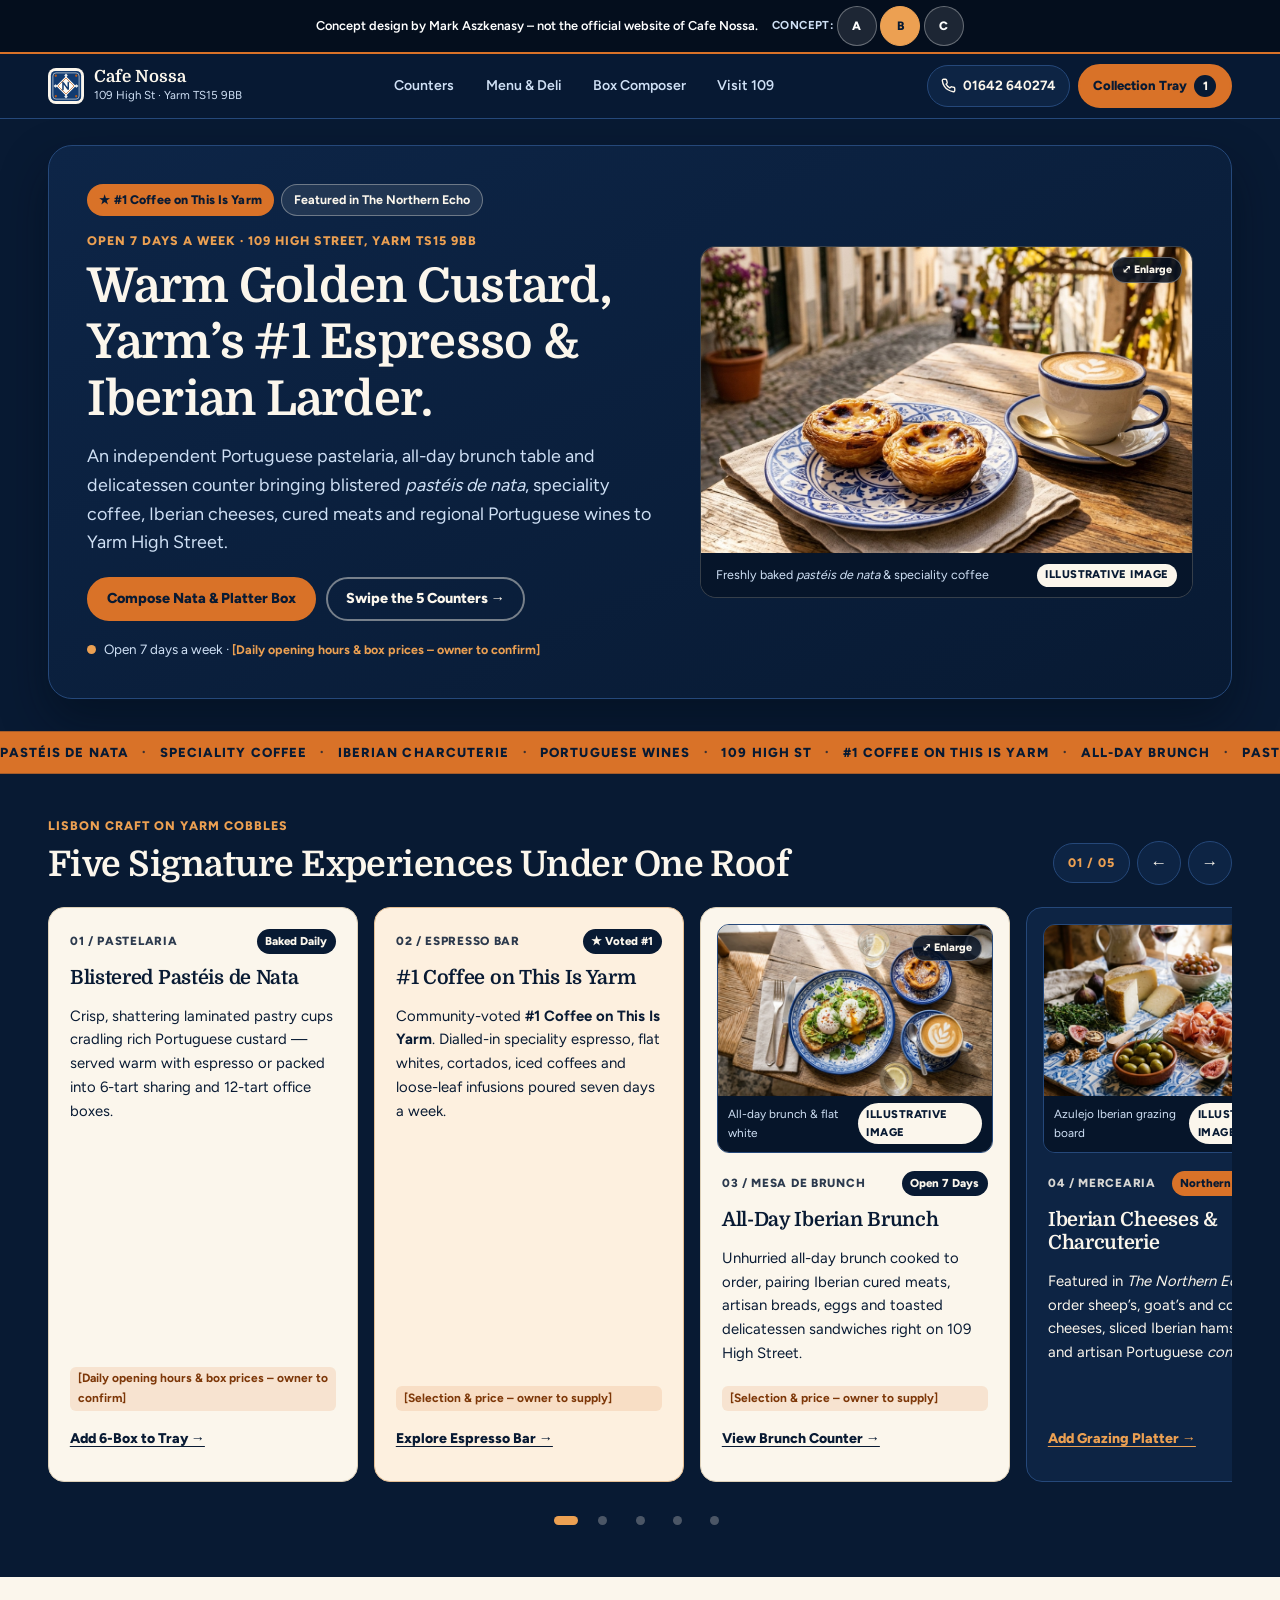
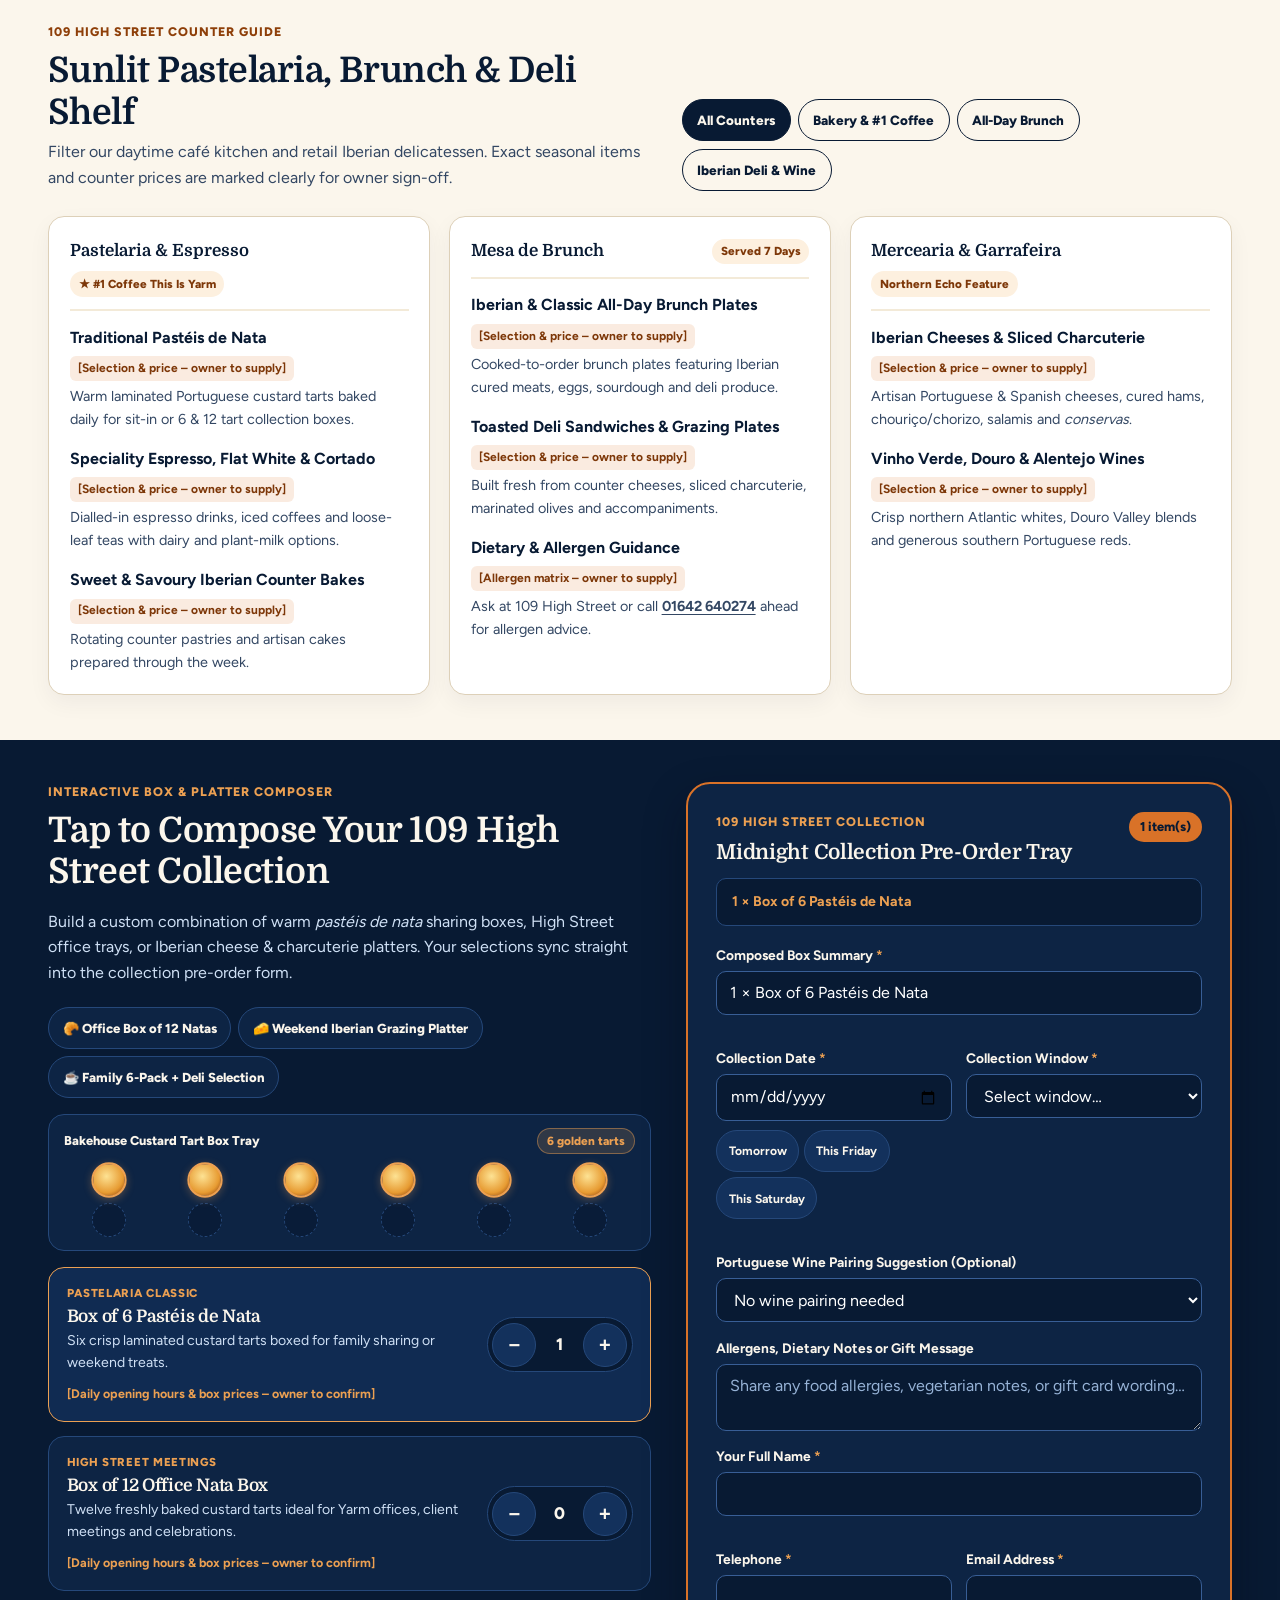
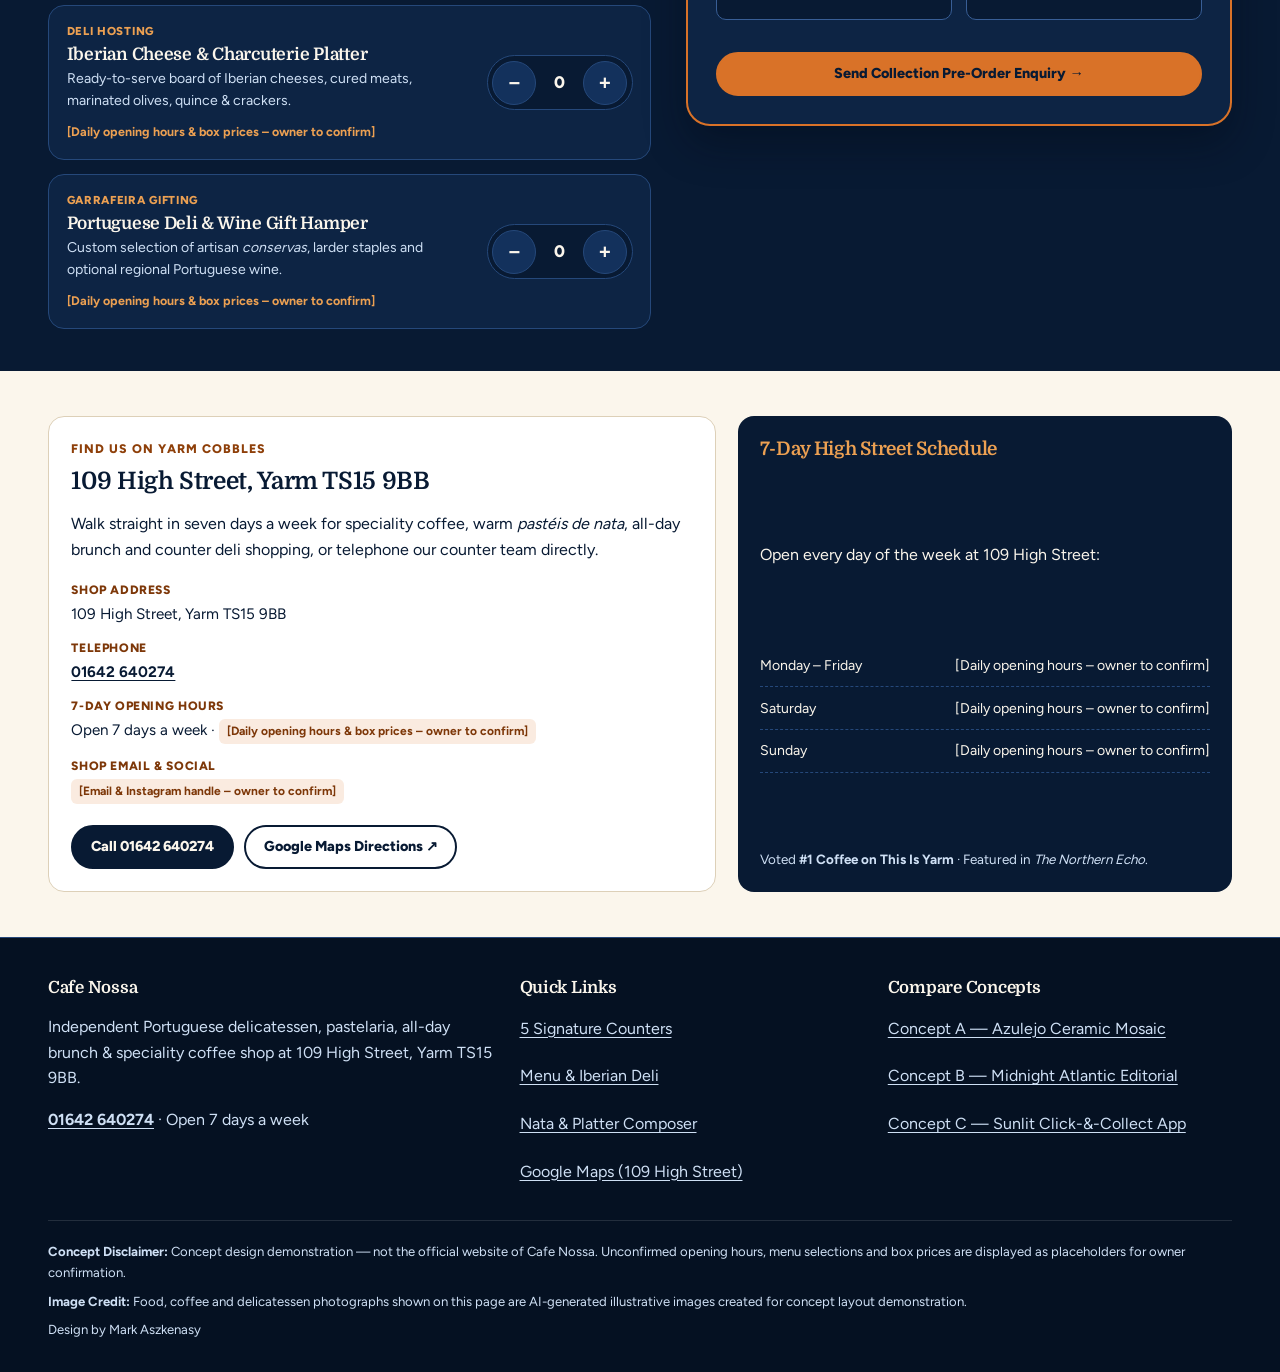
==== commit 0cd95149: "Upgrade Sets A, B & C: 4-photo suite, lightbox, frosted docks, nata tray visualiser & live owner rec" ====
--- a/b/index.html
+++ b/b/index.html
@@ -87,13 +87,14 @@
             </div>
           </div>
 
-          <figure class="hero-visual-card">
+          <figure class="hero-visual-card lightbox-trigger" data-lightbox data-caption="Freshly baked golden pastéis de nata &amp; speciality coffee at 109 High Street, Yarm" tabindex="0" role="button" aria-label="Enlarge illustrative image: Freshly baked pastéis de nata and speciality coffee">
             <img
               src="../images/hero.jpg"
               width="1440"
               height="803"
               alt="Freshly baked golden pastéis de nata on a Portuguese blue-and-white ceramic plate next to speciality flat white coffee"
             >
+            <span class="zoom-pill-hint" aria-hidden="true">⤢ Enlarge</span>
             <figcaption class="visual-caption-bar">
               <span>Freshly baked <em>pastéis de nata</em> &amp; speciality coffee</span>
               <span class="illustrative-badge">Illustrative image</span>
@@ -136,6 +137,7 @@
             <h2 id="showcase-heading">Five Signature Experiences Under One Roof</h2>
           </div>
           <div class="snap-controls" aria-label="Scroll showcase cards">
+            <span class="snap-counter-pill" id="showcase-counter" aria-live="polite">01 / 05</span>
             <button type="button" class="snap-arrow" data-snap-dir="-1" aria-label="Previous showcase card">←</button>
             <button type="button" class="snap-arrow" data-snap-dir="1" aria-label="Next showcase card">→</button>
           </div>
@@ -174,8 +176,22 @@
             </div>
           </article>
 
-          <!-- Card 03 -->
+          <!-- Card 03 (with detail-2.jpg illustrative image) -->
           <article class="snap-card card-cream">
+            <figure class="snap-card-photo lightbox-trigger" data-lightbox data-caption="Sunlit all-day brunch sourdough poached eggs, flat white latte art &amp; pastel de nata" tabindex="0" role="button" aria-label="Enlarge illustrative image: Sunlit all-day brunch sourdough poached eggs, flat white and pastel de nata">
+              <img
+                src="../images/detail-2.jpg"
+                width="1200"
+                height="896"
+                alt="Sunlit all-day brunch sourdough poached eggs alongside flat white latte art and a warm pastel de nata"
+                loading="lazy"
+              >
+              <span class="zoom-pill-hint" aria-hidden="true">⤢ Enlarge</span>
+              <figcaption>
+                <span>All-day brunch &amp; flat white</span>
+                <span class="illustrative-badge">Illustrative image</span>
+              </figcaption>
+            </figure>
             <div class="snap-card-top">
               <span class="card-index">03 / MESA DE BRUNCH</span>
               <span class="card-pill-tag">Open 7 Days</span>
@@ -190,18 +206,19 @@
             </div>
           </article>
 
-          <!-- Card 04 (with feature.jpg illustrative image) -->
+          <!-- Card 04 (with detail-1.jpg illustrative image) -->
           <article class="snap-card card-midnight">
-            <figure class="snap-card-photo">
+            <figure class="snap-card-photo lightbox-trigger" data-lightbox data-caption="Abundant Iberian grazing board of cheeses, sliced charcuterie, figs &amp; olives on hand-painted blue-and-white Portuguese azulejo ceramic tiles" tabindex="0" role="button" aria-label="Enlarge illustrative image: Iberian grazing board on hand-painted Portuguese azulejo tiles">
               <img
-                src="../images/feature.jpg"
+                src="../images/detail-1.jpg"
                 width="1200"
                 height="896"
-                alt="Iberian grazing platter of artisan cheeses, cured meats, olives and figs beside regional Portuguese wine"
+                alt="Abundant Iberian grazing board of sheep's milk cheeses, sliced cured meats, figs and olives on hand-painted blue-and-white Portuguese azulejo ceramic tiles"
                 loading="lazy"
               >
+              <span class="zoom-pill-hint" aria-hidden="true">⤢ Enlarge</span>
               <figcaption>
-                <span>Iberian grazing &amp; larder</span>
+                <span>Azulejo Iberian grazing board</span>
                 <span class="illustrative-badge">Illustrative image</span>
               </figcaption>
             </figure>
@@ -218,8 +235,22 @@
             </div>
           </article>
 
-          <!-- Card 05 -->
+          <!-- Card 05 (with feature.jpg illustrative image) -->
           <article class="snap-card card-cream">
+            <figure class="snap-card-photo lightbox-trigger" data-lightbox data-caption="Regional Portuguese wines &amp; custom Iberian delicatessen gift boxes" tabindex="0" role="button" aria-label="Enlarge illustrative image: Iberian grazing box and regional Portuguese wines">
+              <img
+                src="../images/feature.jpg"
+                width="1200"
+                height="896"
+                alt="Wooden Iberian grazing platter beside bottles of regional Portuguese red wine"
+                loading="lazy"
+              >
+              <span class="zoom-pill-hint" aria-hidden="true">⤢ Enlarge</span>
+              <figcaption>
+                <span>Portuguese wines &amp; deli hampers</span>
+                <span class="illustrative-badge">Illustrative image</span>
+              </figcaption>
+            </figure>
             <div class="snap-card-top">
               <span class="card-index">05 / GARRAFEIRA</span>
               <span class="card-pill-tag">Take-Home &amp; Gifts</span>
@@ -234,6 +265,8 @@
             </div>
           </article>
         </div>
+
+        <div class="snap-dots" id="showcase-dots" role="group" aria-label="Jump to showcase card"></div>
       </div>
     </section>
 
@@ -355,6 +388,22 @@
             <p class="composer-lead">
               Build a custom combination of warm <em>pastéis de nata</em> sharing boxes, High Street office trays, or Iberian cheese &amp; charcuterie platters. Your selections sync straight into the collection pre-order form.
             </p>
+
+            <!-- 1-Tap Collection Presets -->
+            <div class="b-preset-bar" role="group" aria-label="1-tap collection presets">
+              <button type="button" class="b-preset-chip" data-b-preset="office12">🥐 Office Box of 12 Natas</button>
+              <button type="button" class="b-preset-chip" data-b-preset="grazing">🧀 Weekend Iberian Grazing Platter</button>
+              <button type="button" class="b-preset-chip" data-b-preset="family6">☕ Family 6-Pack + Deli Selection</button>
+            </div>
+
+            <!-- Live Visual Custard Tart Box Tray Indicator -->
+            <div class="b-nata-tray-card" id="b-nata-tray" aria-live="polite">
+              <div class="b-nata-tray-head">
+                <span class="b-nata-tray-title" data-tray-label>Bakehouse Custard Tart Box Tray</span>
+                <span class="b-nata-tray-badge" data-tray-count>6 golden tarts</span>
+              </div>
+              <div class="b-tart-grid" data-tart-slots aria-hidden="true"></div>
+            </div>
 
             <div class="tap-composer-list" role="group" aria-label="Tap counters to compose your pre-order">
               <!-- Item 1 -->
@@ -617,6 +666,25 @@
     </a>
   </div>
 
+  <!-- Native Accessible Photo Lightbox -->
+  <dialog class="photo-lightbox" id="photo-lightbox" aria-label="Editorial photo viewer">
+    <div class="lightbox-card">
+      <div class="lightbox-top">
+        <span class="illustrative-badge">Illustrative image</span>
+        <button type="button" class="lightbox-close" data-lightbox-close aria-label="Close photo preview">✕</button>
+      </div>
+      <div class="lightbox-media">
+        <img id="lightbox-img" src="../images/hero.jpg" alt="">
+      </div>
+      <div class="lightbox-footer">
+        <p id="lightbox-caption" class="lightbox-caption"></p>
+        <a class="btn btn-ochre" href="#composer" data-lightbox-cta>Compose Pre-Order Tray →</a>
+      </div>
+    </div>
+  </dialog>
+
+  <div id="micro-toast" class="micro-toast" role="status" aria-live="polite" hidden></div>
+
   <script src="js/app.js"></script>
 </body>
 </html>
--- a/b/css/styles.css
+++ b/b/css/styles.css
@@ -131,58 +131,86 @@
 }
 
 /* ==========================================================================
-   1. Top Concept Banner & Switcher
+   1. Top Concept Banner & Switcher (Compact <= 84px on 390px Mobile)
    ========================================================================== */
 .concept-banner {
   background-color: #040E1D;
   color: #FFFFFF;
-  font-size: 0.8rem;
-  line-height: 1.4;
+  font-size: 0.72rem;
+  line-height: 1.26;
   font-weight: 600;
-  padding: 0.45rem 0.75rem;
+  padding: 0.26rem 0.6rem;
   border-bottom: 2px solid var(--ochre);
+}
+
+@media (min-width: 720px) {
+  .concept-banner {
+    font-size: 0.8rem;
+    line-height: 1.35;
+    padding: 0.36rem 0.8rem;
+  }
 }
 
 .concept-banner-inner {
   max-width: var(--container-max);
   margin: 0 auto;
   display: flex;
-  flex-wrap: wrap;
-  align-items: center;
-  justify-content: center;
-  gap: 0.35rem 0.75rem;
-  text-align: center;
+  align-items: center;
+  justify-content: space-between;
+  gap: 0.45rem;
+  text-align: left;
+}
+
+@media (min-width: 720px) {
+  .concept-banner-inner {
+    justify-content: center;
+    gap: 0.4rem 0.85rem;
+    text-align: center;
+  }
 }
 
 .concept-banner p {
   margin: 0;
+  min-width: 0;
 }
 
 .concept-switcher {
   display: inline-flex;
   align-items: center;
-  gap: 0.3rem;
+  gap: 0.22rem;
   flex-shrink: 0;
 }
 
 .concept-switcher-label {
-  font-size: 0.73rem;
+  font-size: 0.72rem;
   font-weight: 700;
   text-transform: uppercase;
   letter-spacing: 0.04em;
   color: var(--text-muted-light);
 }
 
+@media (max-width: 560px) {
+  .concept-switcher-label {
+    position: absolute;
+    width: 1px;
+    height: 1px;
+    overflow: hidden;
+    clip: rect(0, 0, 0, 0);
+    white-space: nowrap;
+  }
+}
+
 .concept-pill {
   display: inline-flex;
   align-items: center;
   justify-content: center;
-  min-width: 42px;
-  min-height: 42px;
-  padding: 0 0.6rem;
-  border-radius: 999px;
-  font-size: 0.78rem;
-  font-weight: 800;
+  min-width: 40px;
+  min-height: 40px;
+  padding: 0 0.5rem;
+  border-radius: 999px;
+  font-size: 0.76rem;
+  font-weight: 800;
+  line-height: 1;
   text-decoration: none;
   color: #FFFFFF;
   background: rgba(255, 255, 255, 0.1);
@@ -543,9 +571,16 @@
   background: #051122;
 }
 
+@media (max-width: 919px) {
+  .hero-visual-card {
+    order: -1;
+  }
+}
+
 .hero-visual-card img {
   width: 100%;
   aspect-ratio: 16 / 10;
+  min-height: 180px;
   object-fit: cover;
 }
 
@@ -1399,7 +1434,7 @@
 }
 
 /* ==========================================================================
-   9. Floating Pill Dock (Mobile & Tablet)
+   9. Frosted Glass Floating Pill Dock + Auto-Clearance (Mobile & Tablet)
    ========================================================================== */
 .floating-pill-dock {
   position: fixed;
@@ -1408,13 +1443,22 @@
   bottom: calc(0.65rem + env(safe-area-inset-bottom, 0px));
   z-index: 160;
   background: rgba(5, 17, 34, 0.96);
+  backdrop-filter: blur(20px) saturate(180%);
+  -webkit-backdrop-filter: blur(20px) saturate(180%);
   border: 1.5px solid var(--ochre);
   border-radius: 999px;
   padding: 0.38rem;
   display: grid;
   grid-template-columns: 1fr 1fr;
   gap: 0.4rem;
-  box-shadow: 0 14px 32px rgba(0, 0, 0, 0.5);
+  box-shadow: inset 0 1px 0 rgba(255, 255, 255, 0.22), 0 14px 32px rgba(0, 0, 0, 0.52);
+  transition: transform 0.34s cubic-bezier(0.22, 1, 0.36, 1), opacity 0.24s ease;
+}
+
+.floating-pill-dock.is-dock-hidden {
+  transform: translateY(130%);
+  opacity: 0;
+  pointer-events: none;
 }
 
 @media (min-width: 980px) {
@@ -1462,3 +1506,393 @@
   font-size: 0.72rem;
 }
 
+/* ==========================================================================
+   10. Awwwards / Godly Motion, View Transitions, Scroll Progress & Snap UI
+   ========================================================================== */
+@media (prefers-reduced-motion: no-preference) {
+  @view-transition {
+    navigation: auto;
+  }
+}
+
+.scroll-progress-rail {
+  position: absolute;
+  top: 0;
+  left: 0;
+  width: 100%;
+  height: 2.5px;
+  transform-origin: 0 50%;
+  transform: scaleX(0);
+  background: linear-gradient(90deg, var(--ochre), var(--ochre-bright));
+  pointer-events: none;
+  z-index: 30;
+  transition: transform 0.08s linear;
+}
+
+.snap-controls {
+  align-items: center;
+}
+
+.snap-counter-pill {
+  display: inline-flex;
+  align-items: center;
+  justify-content: center;
+  min-height: 40px;
+  padding: 0 0.85rem;
+  border-radius: 999px;
+  background: var(--cobalt-card);
+  border: 1px solid var(--cobalt-border);
+  color: var(--ochre-bright);
+  font-size: 0.78rem;
+  font-weight: 800;
+  letter-spacing: 0.08em;
+}
+
+.snap-dots {
+  display: flex;
+  align-items: center;
+  justify-content: center;
+  gap: 0.45rem;
+  margin-top: 0.85rem;
+}
+
+.snap-dot {
+  width: 30px;
+  height: 30px;
+  padding: 0;
+  border: 0;
+  background: transparent;
+  cursor: pointer;
+  display: inline-flex;
+  align-items: center;
+  justify-content: center;
+}
+
+.snap-dot::before {
+  content: "";
+  width: 9px;
+  height: 9px;
+  border-radius: 999px;
+  background: rgba(251, 246, 236, 0.28);
+  transition: width 0.22s ease, background-color 0.22s ease;
+}
+
+.snap-dot.is-active::before {
+  width: 24px;
+  background: var(--ochre-bright);
+}
+
+/* ==========================================================================
+   11. Presets, Custard Tart Box Visualizer, Lightbox, Toast & Receipt Ticket
+   ========================================================================== */
+.b-preset-bar {
+  display: flex;
+  flex-wrap: wrap;
+  gap: 0.45rem;
+  margin-bottom: 1rem;
+}
+
+.b-preset-chip {
+  min-height: 42px;
+  padding: 0.42rem 0.85rem;
+  border-radius: 999px;
+  border: 1.5px solid var(--cobalt-border);
+  background: var(--cobalt-card);
+  color: var(--cream);
+  font-family: var(--font-sans);
+  font-size: 0.82rem;
+  font-weight: 800;
+  cursor: pointer;
+  transition: background-color 0.16s ease, color 0.16s ease, border-color 0.16s ease;
+}
+
+.b-preset-chip:hover,
+.b-preset-chip.is-active {
+  background: var(--ochre-bright);
+  border-color: var(--ochre-bright);
+  color: var(--cobalt-abyss);
+}
+
+.b-nata-tray-card {
+  background: var(--cobalt-card);
+  border: 1px solid var(--cobalt-border);
+  border-radius: var(--radius-md);
+  padding: 0.8rem 0.95rem;
+  margin-bottom: 1rem;
+}
+
+.b-nata-tray-head {
+  display: flex;
+  flex-wrap: wrap;
+  align-items: center;
+  justify-content: space-between;
+  gap: 0.4rem;
+  margin-bottom: 0.55rem;
+}
+
+.b-nata-tray-title {
+  font-size: 0.8rem;
+  font-weight: 800;
+  color: var(--cream);
+}
+
+.b-nata-tray-badge {
+  font-size: 0.74rem;
+  font-weight: 800;
+  padding: 0.15rem 0.55rem;
+  border-radius: 999px;
+  background: rgba(236, 160, 82, 0.16);
+  color: var(--ochre-bright);
+  border: 1px solid rgba(236, 160, 82, 0.45);
+}
+
+.b-tart-grid {
+  display: grid;
+  grid-template-columns: repeat(6, minmax(0, 1fr));
+  gap: 0.4rem;
+}
+
+.b-tart-slot {
+  aspect-ratio: 1;
+  max-width: 34px;
+  width: 100%;
+  margin: 0 auto;
+  border-radius: 50%;
+  border: 1.5px dashed var(--cobalt-border);
+  background: rgba(8, 26, 51, 0.65);
+  transition: transform 0.2s ease, background-color 0.2s ease, border-color 0.2s ease;
+}
+
+.b-tart-slot.is-filled {
+  border: 2px solid var(--ochre-bright);
+  background: radial-gradient(circle at 42% 38%, #FDE293 0%, #E79B32 62%, #8C3D0B 95%);
+  box-shadow: 0 2px 8px rgba(236, 160, 82, 0.32);
+  transform: scale(1.04);
+}
+
+.b-tart-slot.is-deli {
+  border: 2px solid var(--cream);
+  background: radial-gradient(circle at 40% 40%, #FBF6EC 0%, #D97228 75%, #0D2444 100%);
+}
+
+/* Lightbox Trigger & Native <dialog> */
+.lightbox-trigger {
+  position: relative;
+  cursor: zoom-in;
+}
+
+.zoom-pill-hint {
+  position: absolute;
+  top: 10px;
+  right: 10px;
+  z-index: 4;
+  padding: 0.2rem 0.55rem;
+  border-radius: 999px;
+  background: rgba(5, 17, 34, 0.86);
+  color: var(--cream);
+  border: 1px solid rgba(251, 246, 236, 0.34);
+  font-size: 0.68rem;
+  font-weight: 800;
+  pointer-events: none;
+}
+
+.photo-lightbox {
+  border: 1.5px solid var(--ochre);
+  border-radius: 18px;
+  padding: 0;
+  max-width: min(94vw, 860px);
+  width: 100%;
+  background: var(--cobalt-card);
+  color: var(--cream);
+  box-shadow: 0 28px 64px rgba(0, 0, 0, 0.65);
+}
+
+.photo-lightbox::backdrop {
+  background: rgba(4, 12, 24, 0.8);
+  backdrop-filter: blur(12px);
+  -webkit-backdrop-filter: blur(12px);
+}
+
+.lightbox-card {
+  display: flex;
+  flex-direction: column;
+}
+
+.lightbox-top {
+  display: flex;
+  align-items: center;
+  justify-content: space-between;
+  gap: 0.75rem;
+  padding: 0.7rem 0.95rem;
+  background: #06152A;
+  border-bottom: 1px solid var(--cobalt-border);
+}
+
+.lightbox-close {
+  min-width: 42px;
+  min-height: 42px;
+  border-radius: 999px;
+  border: 1px solid var(--cobalt-border);
+  background: var(--cobalt-elevated);
+  color: var(--cream);
+  font-size: 1rem;
+  font-weight: 800;
+  cursor: pointer;
+}
+
+.lightbox-close:hover {
+  background: var(--ochre);
+  color: var(--cobalt-abyss);
+}
+
+.lightbox-media {
+  background: #040E1D;
+  display: flex;
+  align-items: center;
+  justify-content: center;
+}
+
+.lightbox-media img {
+  width: 100%;
+  max-height: 66vh;
+  object-fit: contain;
+}
+
+.lightbox-footer {
+  display: flex;
+  flex-wrap: wrap;
+  align-items: center;
+  justify-content: space-between;
+  gap: 0.75rem;
+  padding: 0.85rem 1rem;
+  background: #06152A;
+  border-top: 1px solid var(--cobalt-border);
+}
+
+.lightbox-caption {
+  margin: 0;
+  font-size: 0.9rem;
+  font-weight: 700;
+  color: var(--cream);
+  flex: 1 1 220px;
+}
+
+/* Micro-Toast */
+.micro-toast {
+  position: fixed;
+  left: 50%;
+  bottom: calc(5.1rem + env(safe-area-inset-bottom, 0px));
+  transform: translateX(-50%);
+  z-index: 260;
+  background: rgba(8, 26, 51, 0.97);
+  color: var(--cream);
+  border: 1.5px solid var(--ochre-bright);
+  border-radius: 999px;
+  padding: 0.5rem 1rem;
+  font-size: 0.82rem;
+  font-weight: 800;
+  box-shadow: 0 12px 28px rgba(0, 0, 0, 0.45);
+  pointer-events: none;
+  max-width: min(92vw, 420px);
+  text-align: center;
+}
+
+@media (min-width: 980px) {
+  .micro-toast {
+    bottom: 1.5rem;
+  }
+}
+
+/* Live Digital Enquiry Ticket inside #b-form-feedback */
+.demo-verbatim-banner {
+  margin: 0 0 0.85rem;
+  font-size: 0.96rem;
+  font-weight: 800;
+  color: #FFFFFF;
+}
+
+.owner-receipt-ticket {
+  background: #081A33;
+  border: 1px solid var(--cobalt-border);
+  border-radius: 10px;
+  padding: 0.9rem 1rem;
+  color: var(--cream);
+  font-weight: 500;
+}
+
+.ticket-top-bar {
+  display: flex;
+  flex-wrap: wrap;
+  align-items: center;
+  justify-content: space-between;
+  gap: 0.4rem;
+  padding-bottom: 0.5rem;
+  margin-bottom: 0.65rem;
+  border-bottom: 1px dashed var(--cobalt-border);
+}
+
+.ticket-heading {
+  font-family: var(--font-serif);
+  font-size: 0.95rem;
+  font-weight: 700;
+  color: var(--ochre-bright);
+}
+
+.ticket-ref {
+  font-size: 0.72rem;
+  font-weight: 800;
+  padding: 0.14rem 0.5rem;
+  border-radius: 999px;
+  background: var(--cobalt-elevated);
+  color: var(--cream);
+}
+
+.ticket-dl {
+  margin: 0 0 0.85rem;
+  display: grid;
+  gap: 0.4rem;
+  font-size: 0.83rem;
+}
+
+.ticket-dl div {
+  display: flex;
+  flex-wrap: wrap;
+  justify-content: space-between;
+  gap: 0.4rem;
+  border-bottom: 1px solid rgba(255, 255, 255, 0.08);
+  padding-bottom: 0.3rem;
+}
+
+.ticket-dl dt {
+  font-weight: 700;
+  color: var(--text-muted-light);
+}
+
+.ticket-dl dd {
+  margin: 0;
+  font-weight: 800;
+  color: var(--cream);
+  text-align: right;
+}
+
+.ticket-actions {
+  display: flex;
+  flex-wrap: wrap;
+  gap: 0.5rem;
+}
+
+.ticket-actions .btn {
+  min-height: 40px;
+  padding: 0.42rem 0.85rem;
+  font-size: 0.8rem;
+}
+
+@media (prefers-reduced-motion: reduce) {
+  *, *::before, *::after {
+    animation-duration: 0.01ms !important;
+    animation-iteration-count: 1 !important;
+    transition-duration: 0.01ms !important;
+  }
+}
+
+
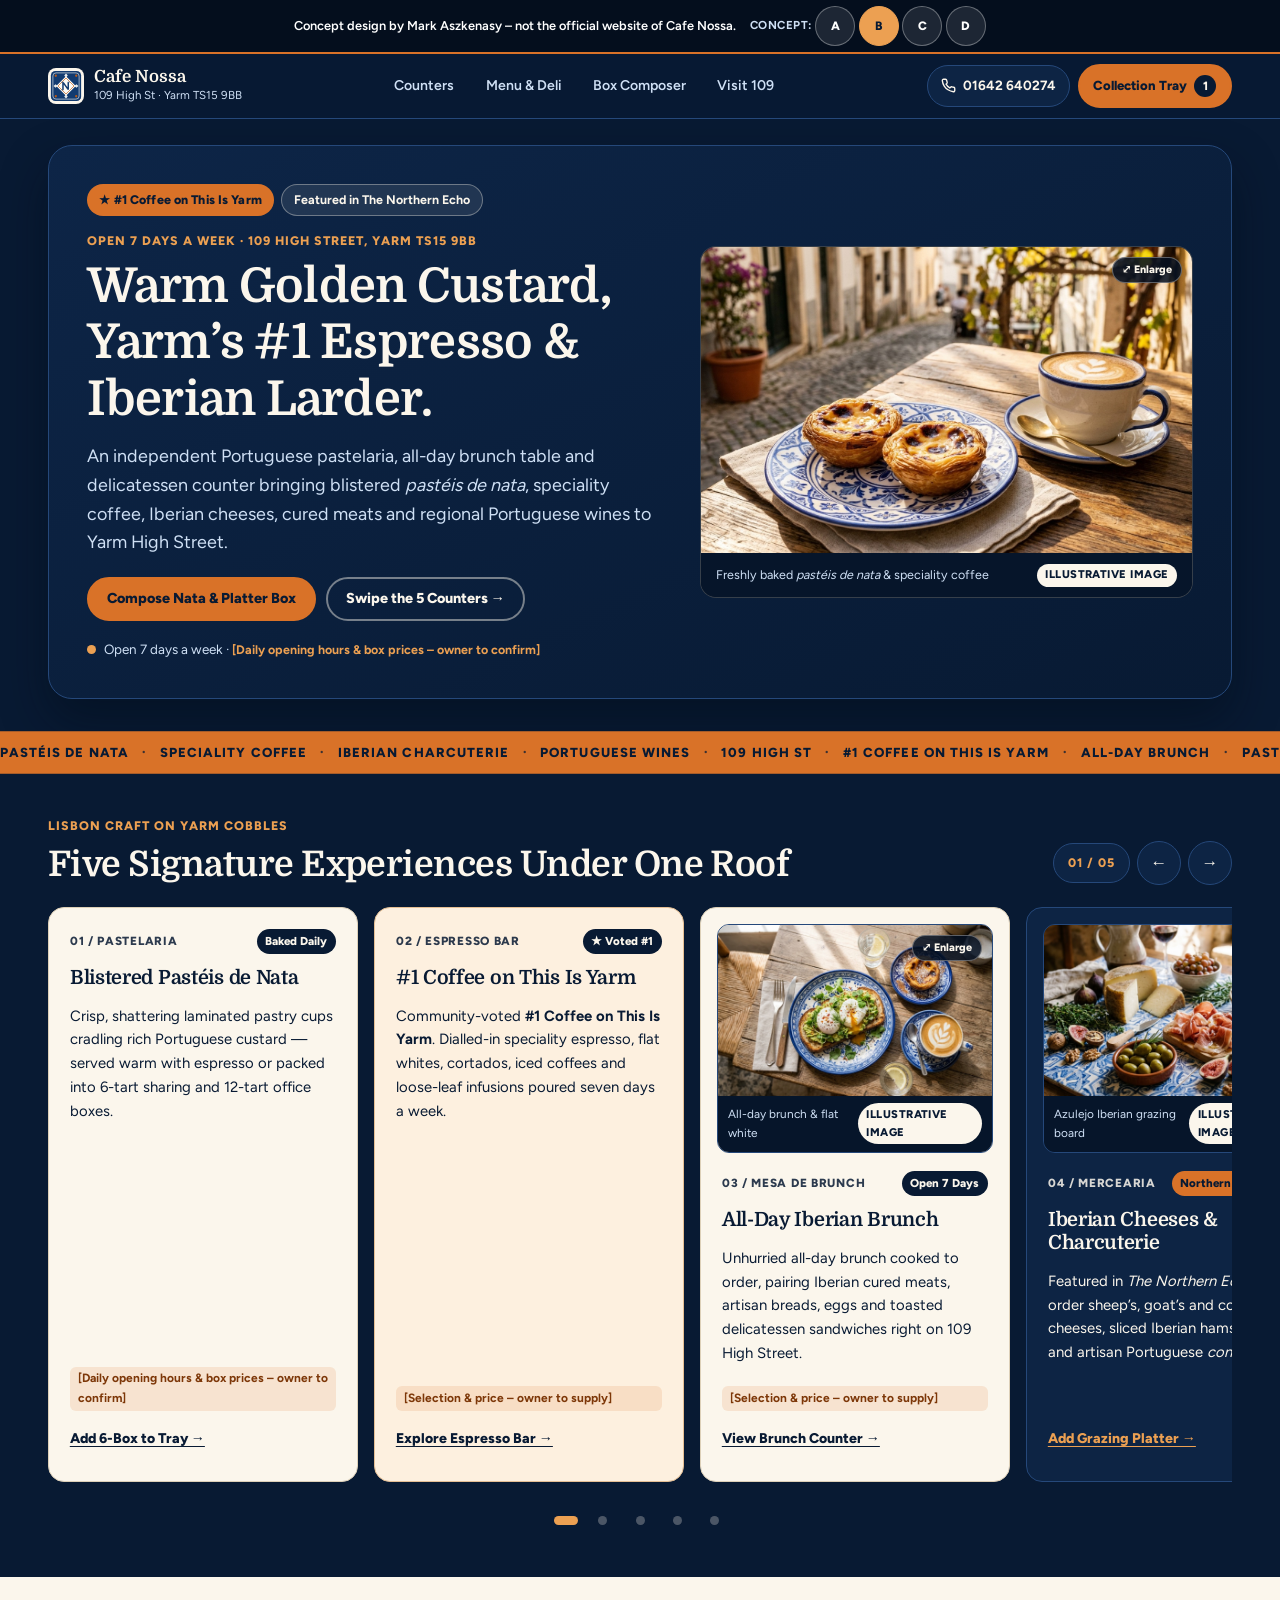
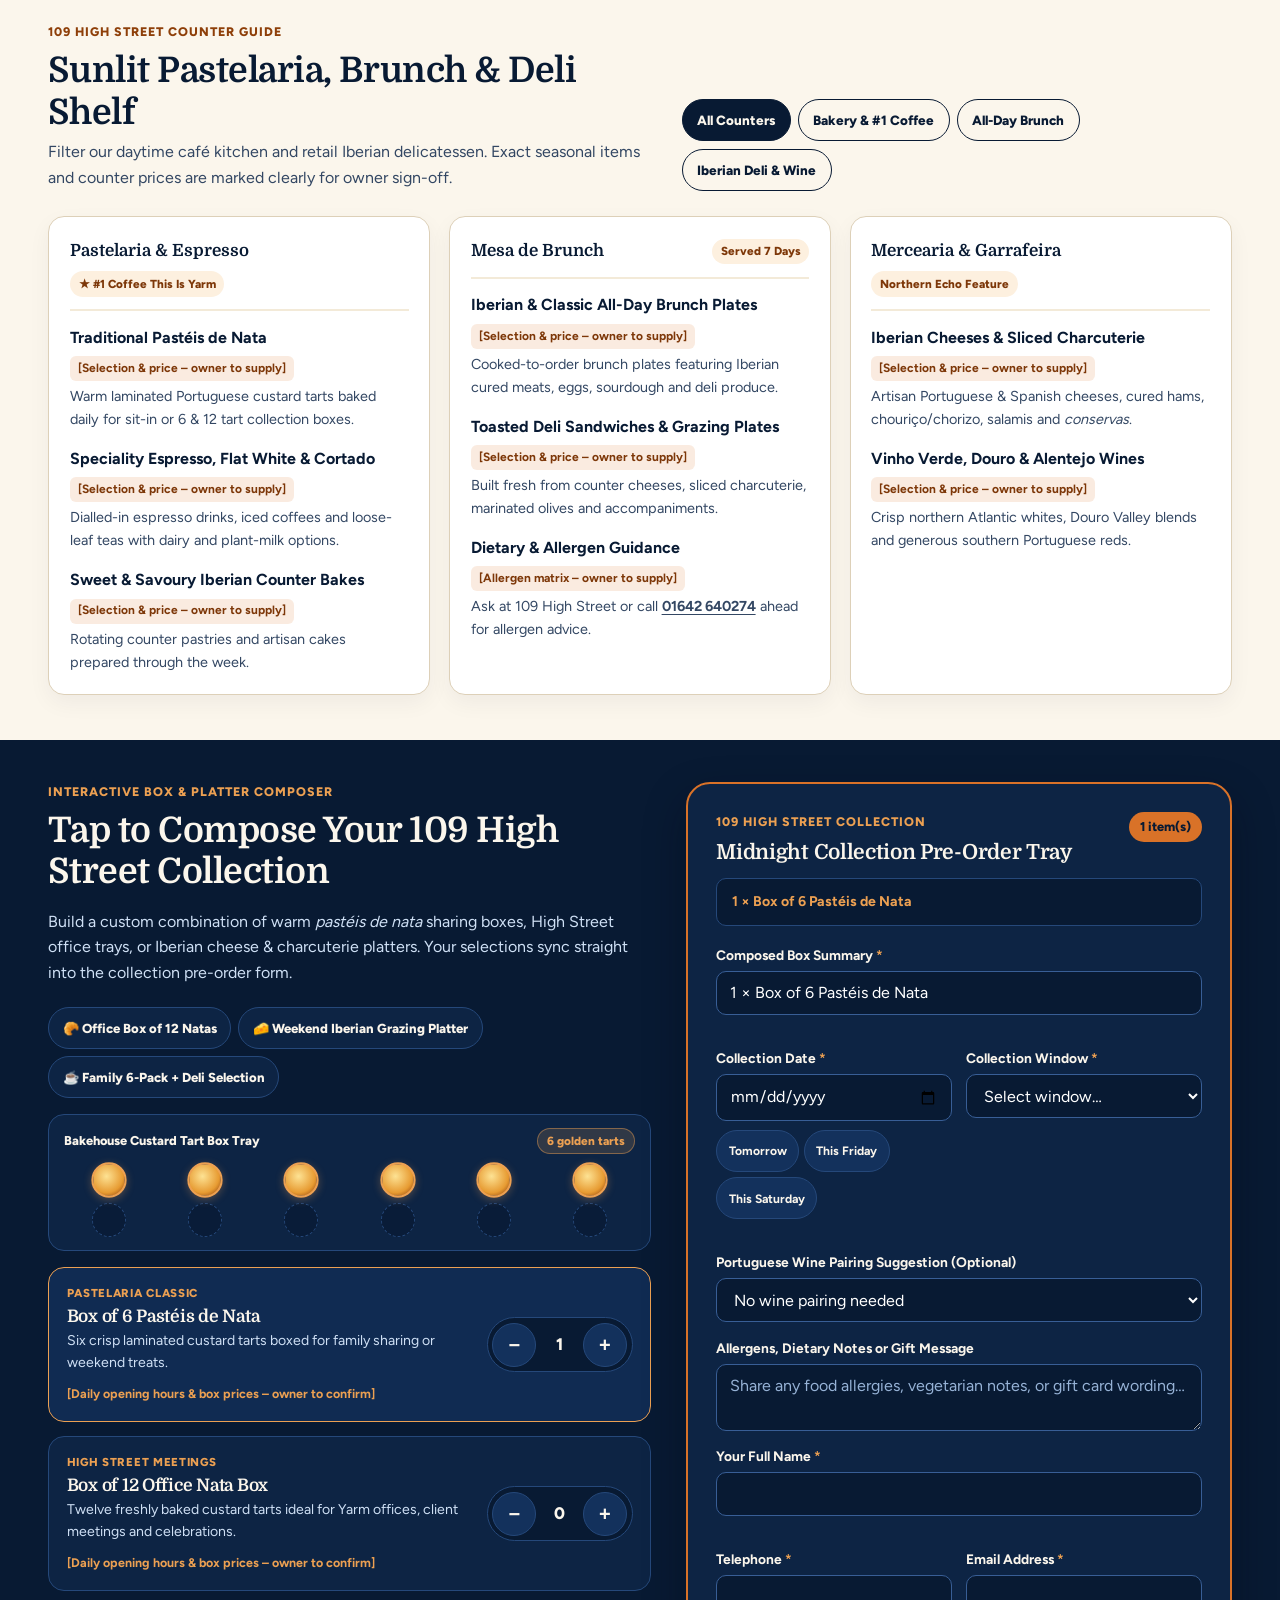
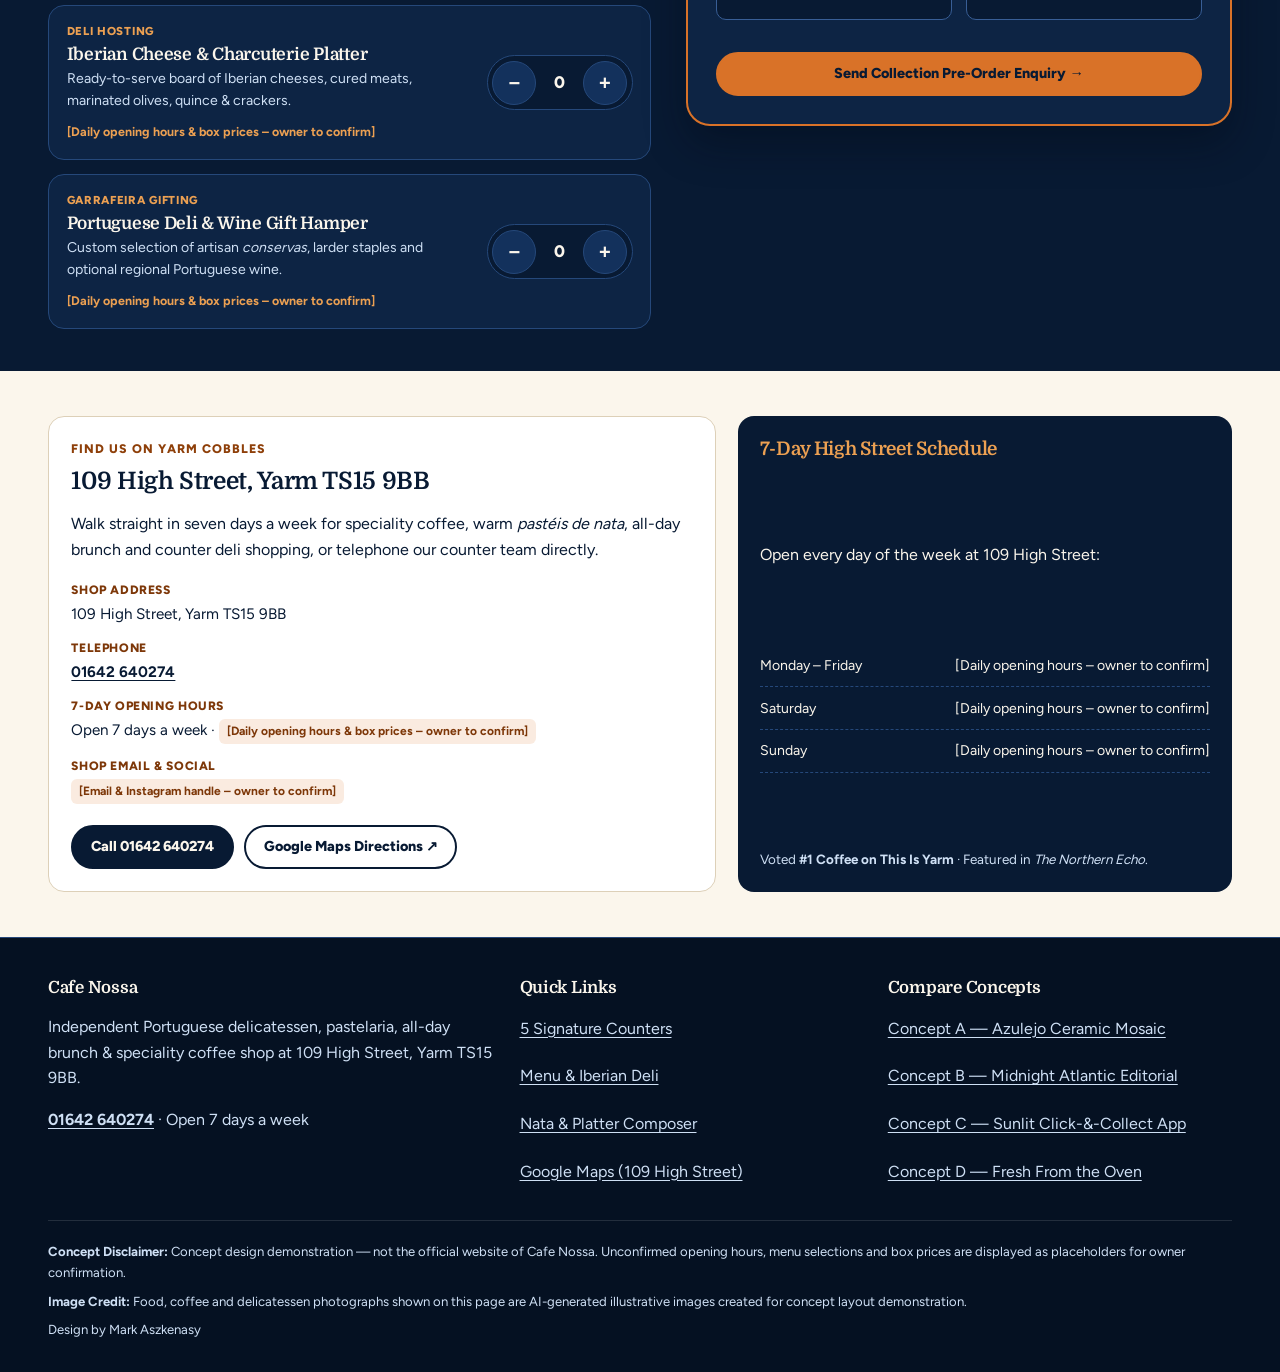
==== commit 46db7a07: "Add Concept D pill to the A, B and C switchers Co-Authored-By: Claude Fable 5.2 <noreply@anthropic.c" ====
--- a/b/index.html
+++ b/b/index.html
@@ -22,6 +22,7 @@
         <a class="concept-pill" href="../index.html">A</a>
         <a class="concept-pill is-active" href="index.html" aria-current="page">B</a>
         <a class="concept-pill" href="../c/index.html">C</a>
+        <a class="concept-pill" href="../d/index.html">D</a>
       </nav>
     </div>
   </div>
@@ -645,6 +646,7 @@
             <li><a href="../index.html">Concept A — Azulejo Ceramic Mosaic</a></li>
             <li><a href="index.html" aria-current="page">Concept B — Midnight Atlantic Editorial</a></li>
             <li><a href="../c/index.html">Concept C — Sunlit Click-&amp;-Collect App</a></li>
+            <li><a href="../d/index.html">Concept D — Fresh From the Oven</a></li>
           </ul>
         </div>
       </div>
